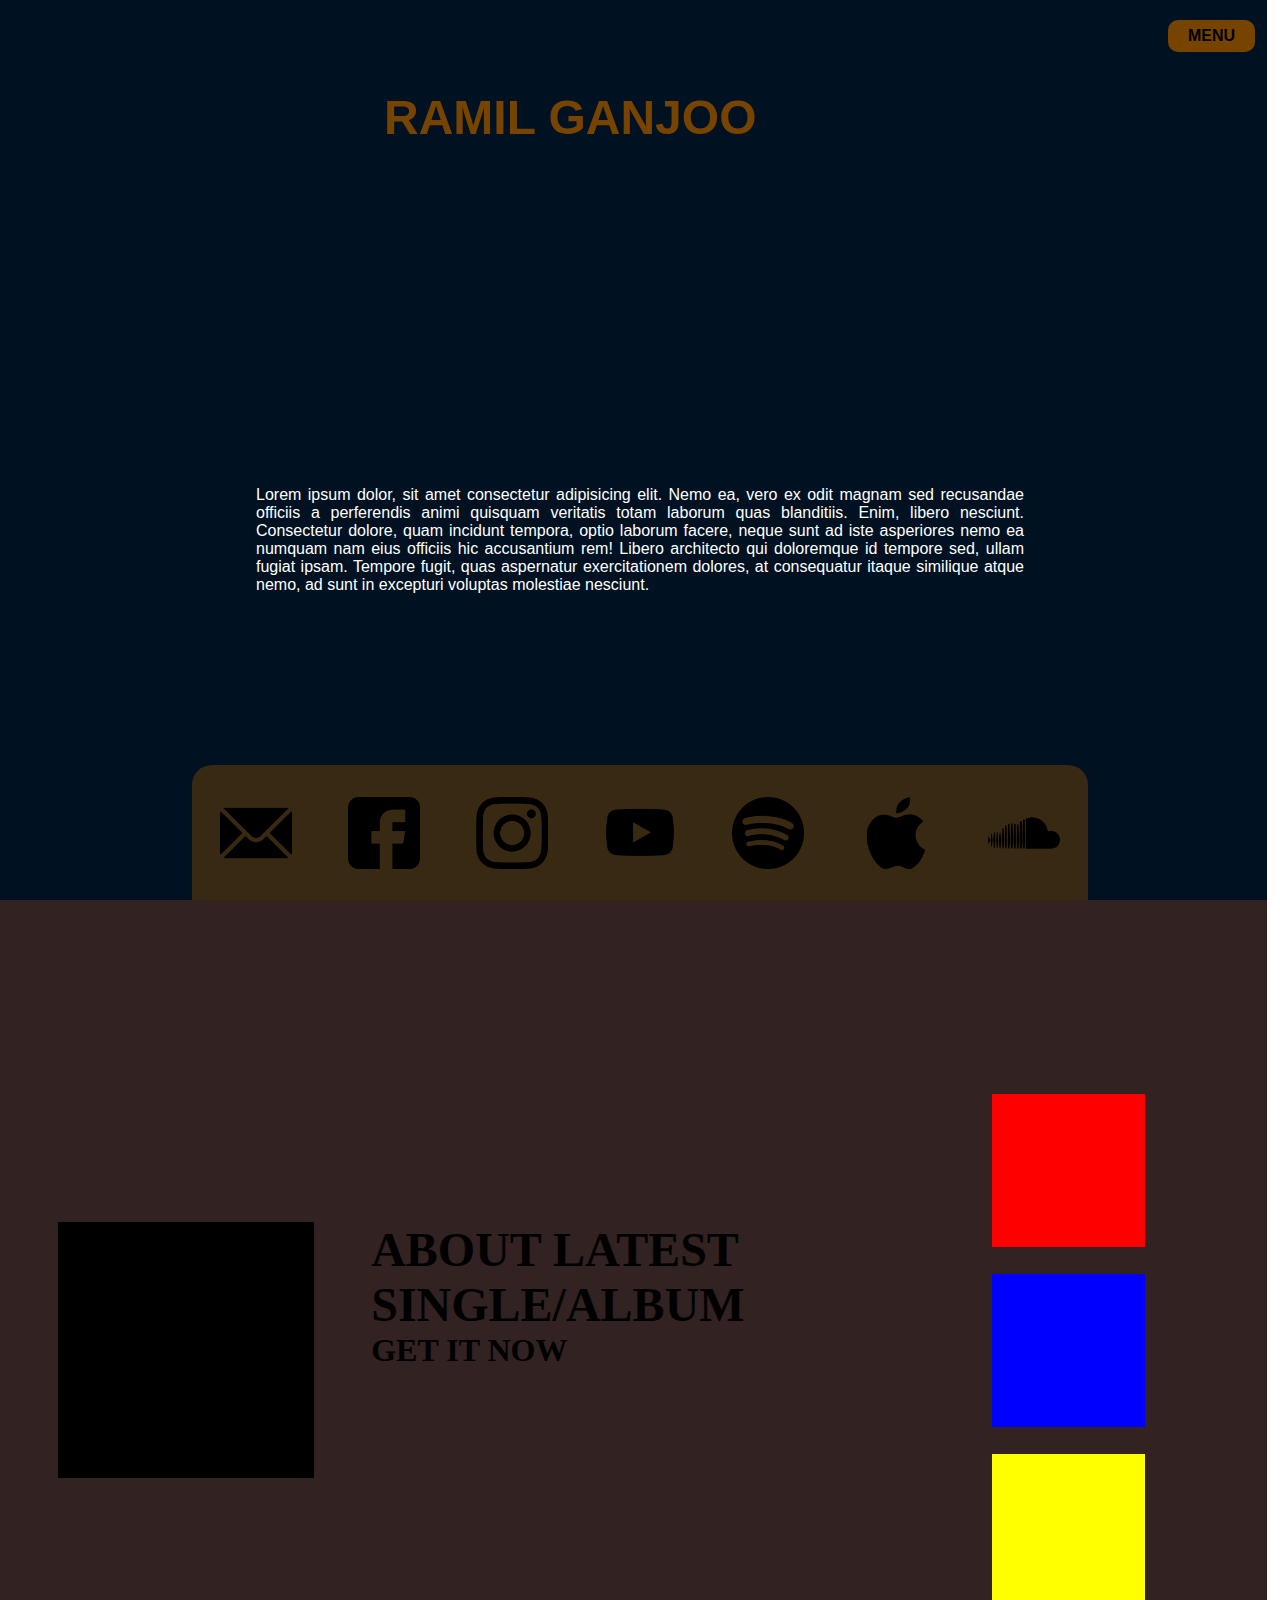
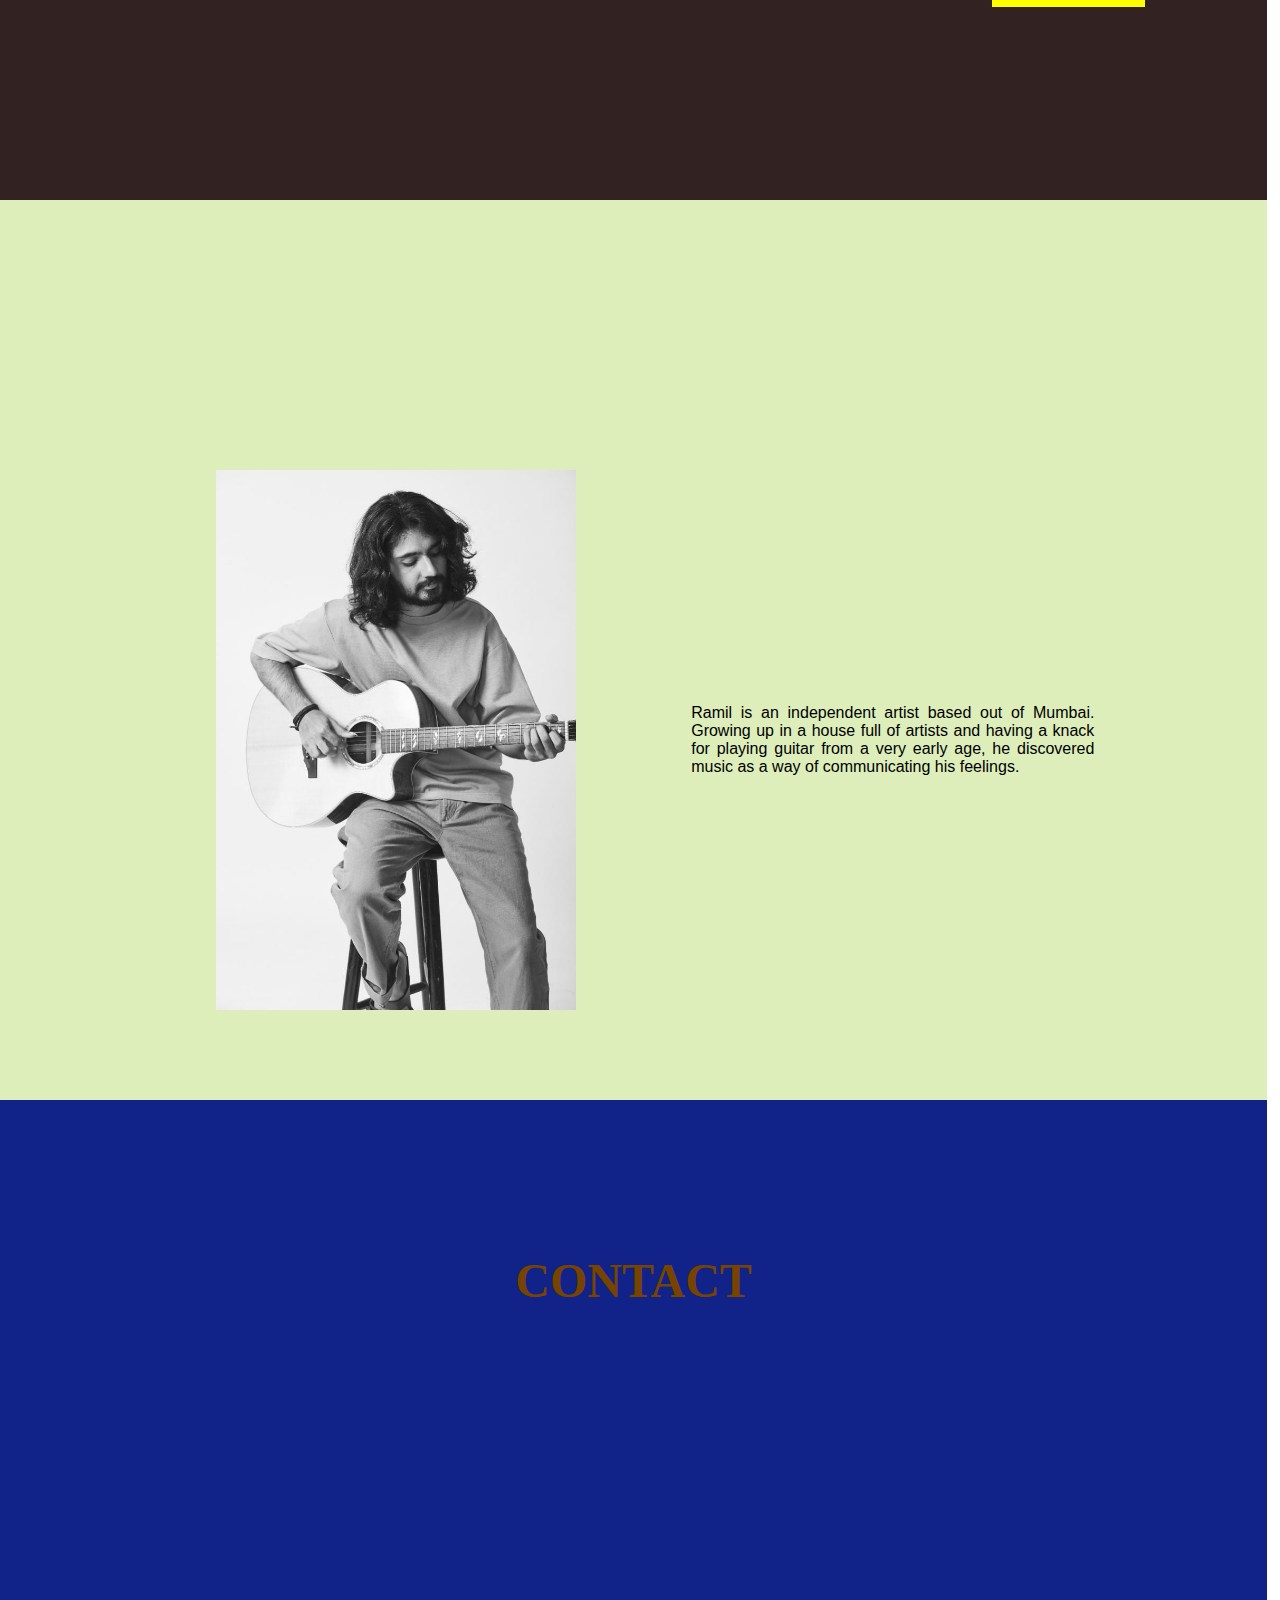
==== index.html @ aa7574a4 "ramil v0.2" ====
<!DOCTYPE html>
<html lang="en">
<head>
    <meta charset="UTF-8">
    <meta http-equiv="X-UA-Compatible" content="IE=edge">
    <meta name="viewport" content="width=device-width, initial-scale=1.0">
    <title>Ramil Ganjoo</title>
    <link rel="stylesheet" href="/styles/style.css">
</head>
<body>
    <div class="section" id="landing">
        <p>Lorem ipsum dolor, sit amet consectetur adipisicing elit. Nemo ea, vero ex odit magnam sed recusandae officiis a perferendis animi quisquam veritatis totam laborum quas blanditiis. Enim, libero nesciunt. Consectetur dolore, quam incidunt tempora, optio laborum facere, neque sunt ad iste asperiores nemo ea numquam nam eius officiis hic accusantium rem! Libero architecto qui doloremque id tempore sed, ullam fugiat ipsam. Tempore fugit, quas aspernatur exercitationem dolores, at consequatur itaque similique atque nemo, ad sunt in excepturi voluptas molestiae nesciunt.</p>
    </div>
    <div class="section" id="music">
        <div id="latest"></div>
        <div id="latest-text">
            <h1>About Latest Single/Album</h1>
            <h2><b>Get it now</b></h2>
        </div>
        <div id="other-music">
            <div class="thumbnail" style="background:red;">

            </div>
            <div class="thumbnail" style="background:blue;">

            </div>
            <div class="thumbnail" style="background:yellow;">

            </div>
        </div>
    </div>
    <div class="section" id="about">
        <img src="/images/ramilganjoo.jpeg" alt="">
        <p>Ramil is an independent artist based out of Mumbai. Growing up in a house full of artists and having a knack for playing guitar from a very early age, he discovered music as a way of communicating his feelings.</p>
    </div>
    <div class="section" id="contact">
        <h1>Contact</h1>
    </div>
    <h1>Ramil Ganjoo</h1>
    <p id="menu"><b>menu</b></p>
    <div id="social">
        <img src="/images/mail-icon.png" alt="" class="icon">
        <img src="/images/fb-icon.png" alt="" class="icon">
        <img src="/images/instagram-icon.png" alt="" class="icon">
        <img src="/images/youtube-icon.png" alt="" class="icon">
        <img src="/images/spotify-icon.png" alt="" class="icon">
        <img src="/images/apple-icon.png" alt="" class="icon">
        <img src="/images/soundcloud-icon.png" alt="" class="icon">
    </div>
    <script src="/jquery-3.6.0.min.js"></script>
    <script src="/index.js"></script>
</body>
</html>
---- styles/style.css ----
*{
    margin:0;
    padding:0;
}
:root{
    --primary:#740;
}
body, html {
    scroll-snap-type: y mandatory;
    width:99vw;
}
p{
    font-family: sans-serif;
}
#menu{
    position:fixed;
    top:20px;
    right:25px;
    text-transform: uppercase;
    background:var(--primary);
    padding:7px 20px;
    border-radius: 10px;
    font-family: sans-serif;
    cursor:pointer;
    z-index: 5;
}
#menu:hover{
    background:#ff0;
}
.section {
    height: 100vh;
    scroll-snap-align: start;
    position:relative;
}
body > h1{
    position:fixed;
    top:10%;
    color:var(--primary);
    margin-left:clamp(20vw, 30vw,50vw);
    margin-right:clamp(20vw,30vw, 50vw);
    align-self: center;
    text-align: center;
    font-family: sans-serif;
    font-size: 3rem;
    text-transform: uppercase;
    transition: ease-in 300ms;
    cursor:pointer;
}
body > h1:hover{
    color: #ff0;
}
body > h1.minimized{
    top:5px;
    left:5px;
    width:clamp(20vw,22vw, 40vw);
    font-size:2rem;
}
#social{
    width:70vw;
    position:fixed;
    bottom:0;
    left:15vw;
    height:15vh;
    background:#7407;
    z-index: 2;
    display: grid;
    grid-template-columns: repeat(7,10vw);
    grid-template-rows: 15vh;
    place-items: center;
    transition:ease-in 300ms;
    border-radius: 20px 20px 0px 0px;
    
}
#social.minimized{
    height:7vh;
    width:28vw;
    left:5vw;
    grid-template-columns: repeat(7,4vw);
    grid-template-rows: 7vh;
}
.icon{
    width:8vh;
    height:8vh;
    transition:ease-in 300ms;
    cursor:pointer;
}
.icon.minimized{
    width:4vh;
    height:4vh;
}
.icon:hover{
    filter:invert(1);
    transform: translateY(-20%);
}
#landing{
    background-color: #012;
    display:grid;
    grid-template-rows: 20vh 80vh;
    grid-template-columns: 100vw;
    place-items: center;
}
#landing > p{
    grid-row: 2/3;
    width:60vw;
    text-align: justify;
    color:white;
}
#music{
    background-color:#322;
    display:grid;
    grid-template-columns: 29vw 40vw 29vw;
    grid-auto-rows:100vh;
    place-items: center;
}
#latest{
    background:black;
    width:20vw;
    height:20vw;
}
#latest-text{
    height:20vw;
    width:40vw;
}
#latest-text > h1{
    text-transform: uppercase;
    font-size:3rem;
}
#latest-text > h2{
    text-transform: uppercase;
    font-size:2rem;
}
#other-music{
    width:29vw;
    height:60vh;
    display:grid;
    grid-template-columns: 100%;
    grid-template-rows: repeat(3, 1fr);
    place-items: center;
}
.thumbnail{
    width:17vh;
    height:17vh;
}
#about{
    background:#deb;
    display:grid;
    grid-template-rows: 20vh 80vh;
    grid-template-columns: 45vw 45vw;
    grid-column-gap: 9vw;
    place-items: center;
}
#about > img{
    grid-row:2/3;
    height:60vh;
    justify-self: flex-end;
}
#about > p{
    grid-row:2/3;
    width:70%;
    justify-self: flex-start;
    text-align: justify;
}
#contact{
    background-color: #128;
    display:grid;
    grid-template-rows: 40vh 60vh;
    place-items: center;
}
#contact > h1{
    text-transform: uppercase;
    font-size: 3rem;
    color:#740;
}
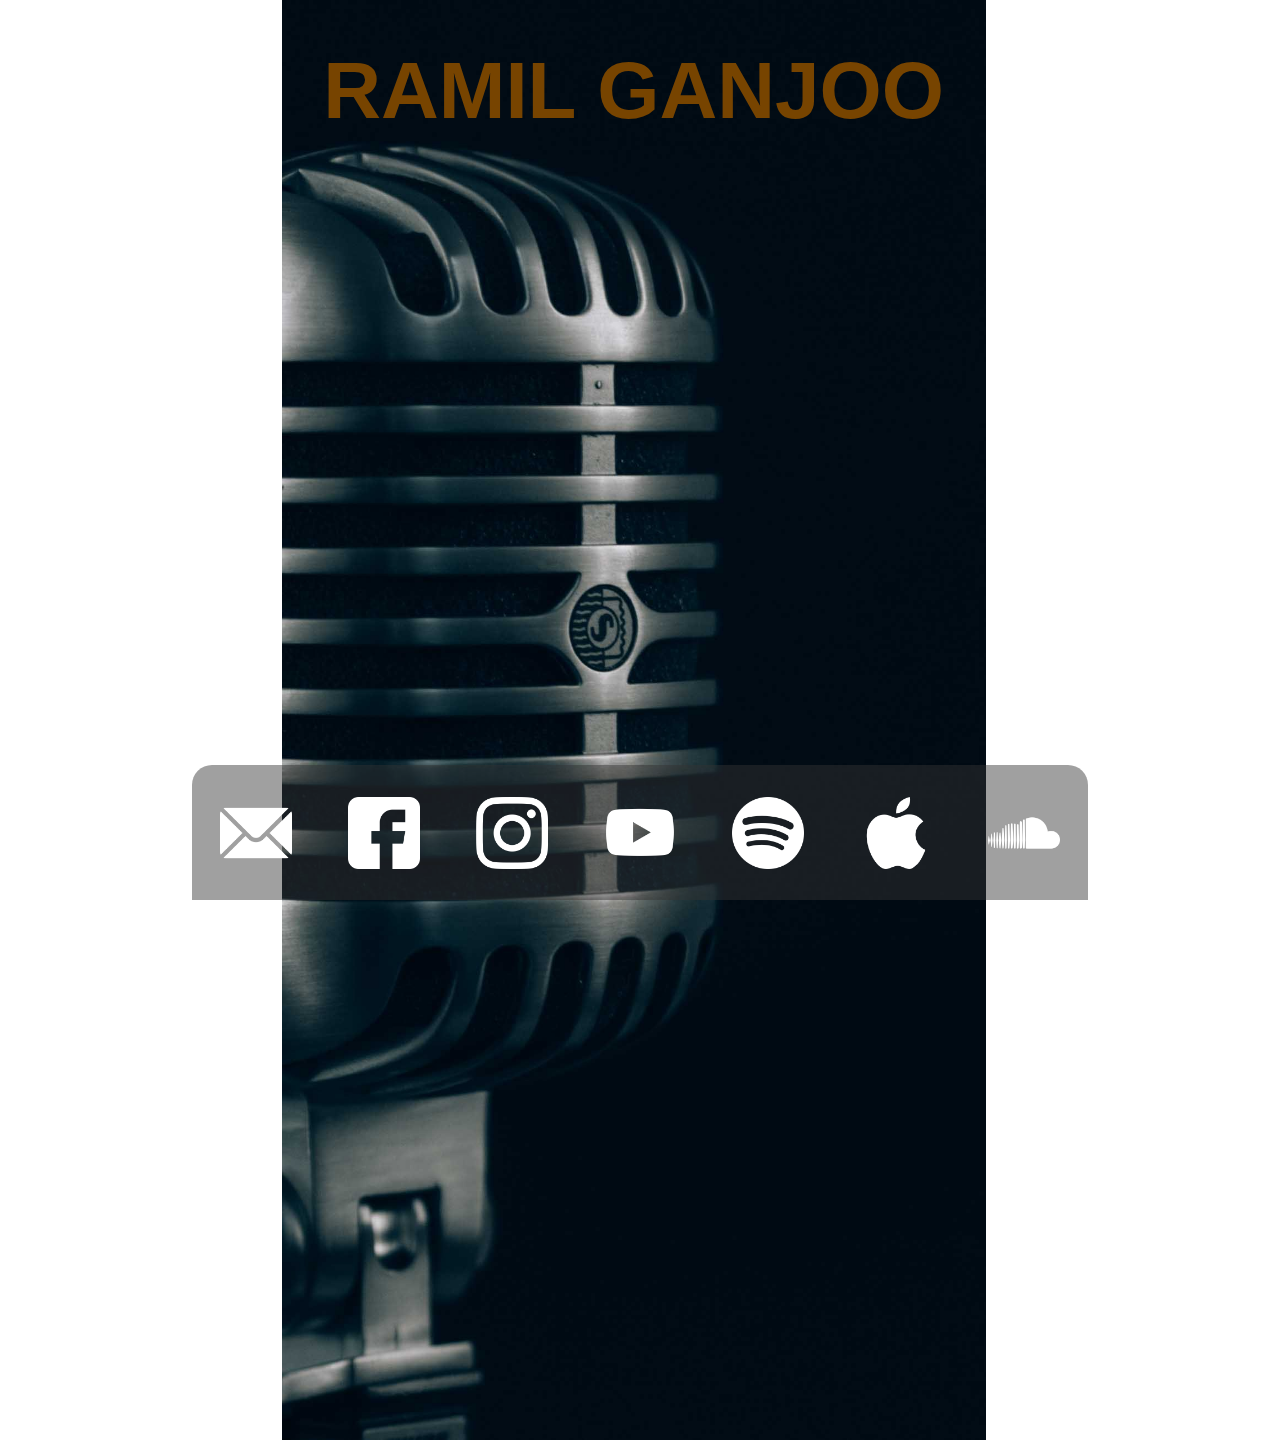
==== commit 11a02bfc: "ramil v0.4" ====
--- a/index.html
+++ b/index.html
@@ -5,39 +5,16 @@
     <meta http-equiv="X-UA-Compatible" content="IE=edge">
     <meta name="viewport" content="width=device-width, initial-scale=1.0">
     <title>Ramil Ganjoo</title>
-    <link rel="stylesheet" href="/styles/style.css">
+    <link rel="stylesheet" href="./style.css">
 </head>
 <body>
     <div class="section" id="landing">
-        <p>Lorem ipsum dolor, sit amet consectetur adipisicing elit. Nemo ea, vero ex odit magnam sed recusandae officiis a perferendis animi quisquam veritatis totam laborum quas blanditiis. Enim, libero nesciunt. Consectetur dolore, quam incidunt tempora, optio laborum facere, neque sunt ad iste asperiores nemo ea numquam nam eius officiis hic accusantium rem! Libero architecto qui doloremque id tempore sed, ullam fugiat ipsam. Tempore fugit, quas aspernatur exercitationem dolores, at consequatur itaque similique atque nemo, ad sunt in excepturi voluptas molestiae nesciunt.</p>
-    </div>
-    <div class="section" id="music">
-        <div id="latest"></div>
-        <div id="latest-text">
-            <h1>About Latest Single/Album</h1>
-            <h2><b>Get it now</b></h2>
-        </div>
-        <div id="other-music">
-            <div class="thumbnail" style="background:red;">
+        <img src="./images/background.jpg" alt="">
 
-            </div>
-            <div class="thumbnail" style="background:blue;">
-
-            </div>
-            <div class="thumbnail" style="background:yellow;">
-
-            </div>
-        </div>
-    </div>
-    <div class="section" id="about">
-        <img src="/images/ramilganjoo.jpeg" alt="">
-        <p>Ramil is an independent artist based out of Mumbai. Growing up in a house full of artists and having a knack for playing guitar from a very early age, he discovered music as a way of communicating his feelings.</p>
-    </div>
-    <div class="section" id="contact">
-        <h1>Contact</h1>
     </div>
     <h1>Ramil Ganjoo</h1>
-    <p id="menu"><b>menu</b></p>
+
+
     <div id="social">
         <img src="/images/mail-icon.png" alt="" class="icon">
         <img src="/images/fb-icon.png" alt="" class="icon">
@@ -47,7 +24,8 @@
         <img src="/images/apple-icon.png" alt="" class="icon">
         <img src="/images/soundcloud-icon.png" alt="" class="icon">
     </div>
-    <script src="/jquery-3.6.0.min.js"></script>
-    <script src="/index.js"></script>
+    
+    <script src="./jquery-3.6.0.min.js"></script>
+    <script src="./index.js"></script>
 </body>
-</html>
+</html>--- a/style.css
+++ b/style.css
@@ -0,0 +1,86 @@
+*{
+    padding:0px;
+    margin:0px;
+}
+:root{
+    --primary:#740;
+}
+body, html{
+    width:99vw;
+    background:#fff;
+}
+p{
+    font-family: sans-serif;
+}
+.section{
+    display:grid;
+    place-items: center;
+    position:relative;
+}
+#landing{
+    
+}
+#landing > img{
+    width:55vw;
+    position:absolute;
+    top:0;
+    height:160vh;
+    object-fit: cover;
+}
+body > h1{
+    position:fixed;
+    top:5%;
+    color:var(--primary);
+    width:99vw;
+    text-align: center;
+    font-size: 5rem;
+    user-select: none;
+    text-transform: uppercase;
+    z-index:2;
+    font-family: sans-serif;
+    transition:ease-in-out 820ms;
+}
+body > h1.minimized{
+    top:5px;
+    left:5px;
+    width:clamp(20vw,22vw, 40vw);
+    font-size:2rem;
+}
+#social{
+    width:70vw;
+    position:fixed;
+    bottom:0;
+    left:15vw;
+    height:15vh;
+    background:#3337;
+    z-index: 2;
+    display: grid;
+    grid-template-columns: repeat(7,10vw);
+    grid-template-rows: 15vh;
+    place-items: center;
+    transition:ease-in 820ms;
+    border-radius: 20px 20px 0px 0px;
+    
+}
+#social.minimized{
+    height:7vh;
+    width:28vw;
+    left:5vw;
+    grid-template-columns: repeat(7,4vw);
+    grid-template-rows: 7vh;
+}
+.icon{
+    width:8vh;
+    height:8vh;
+    transition:ease-in 300ms;
+    cursor:pointer;
+    filter:invert(1);
+}
+.icon.minimized{
+    width:4vh;
+    height:4vh;
+}
+.icon:hover{
+    filter:invert(0);
+    transform: translateY(-20%);
+}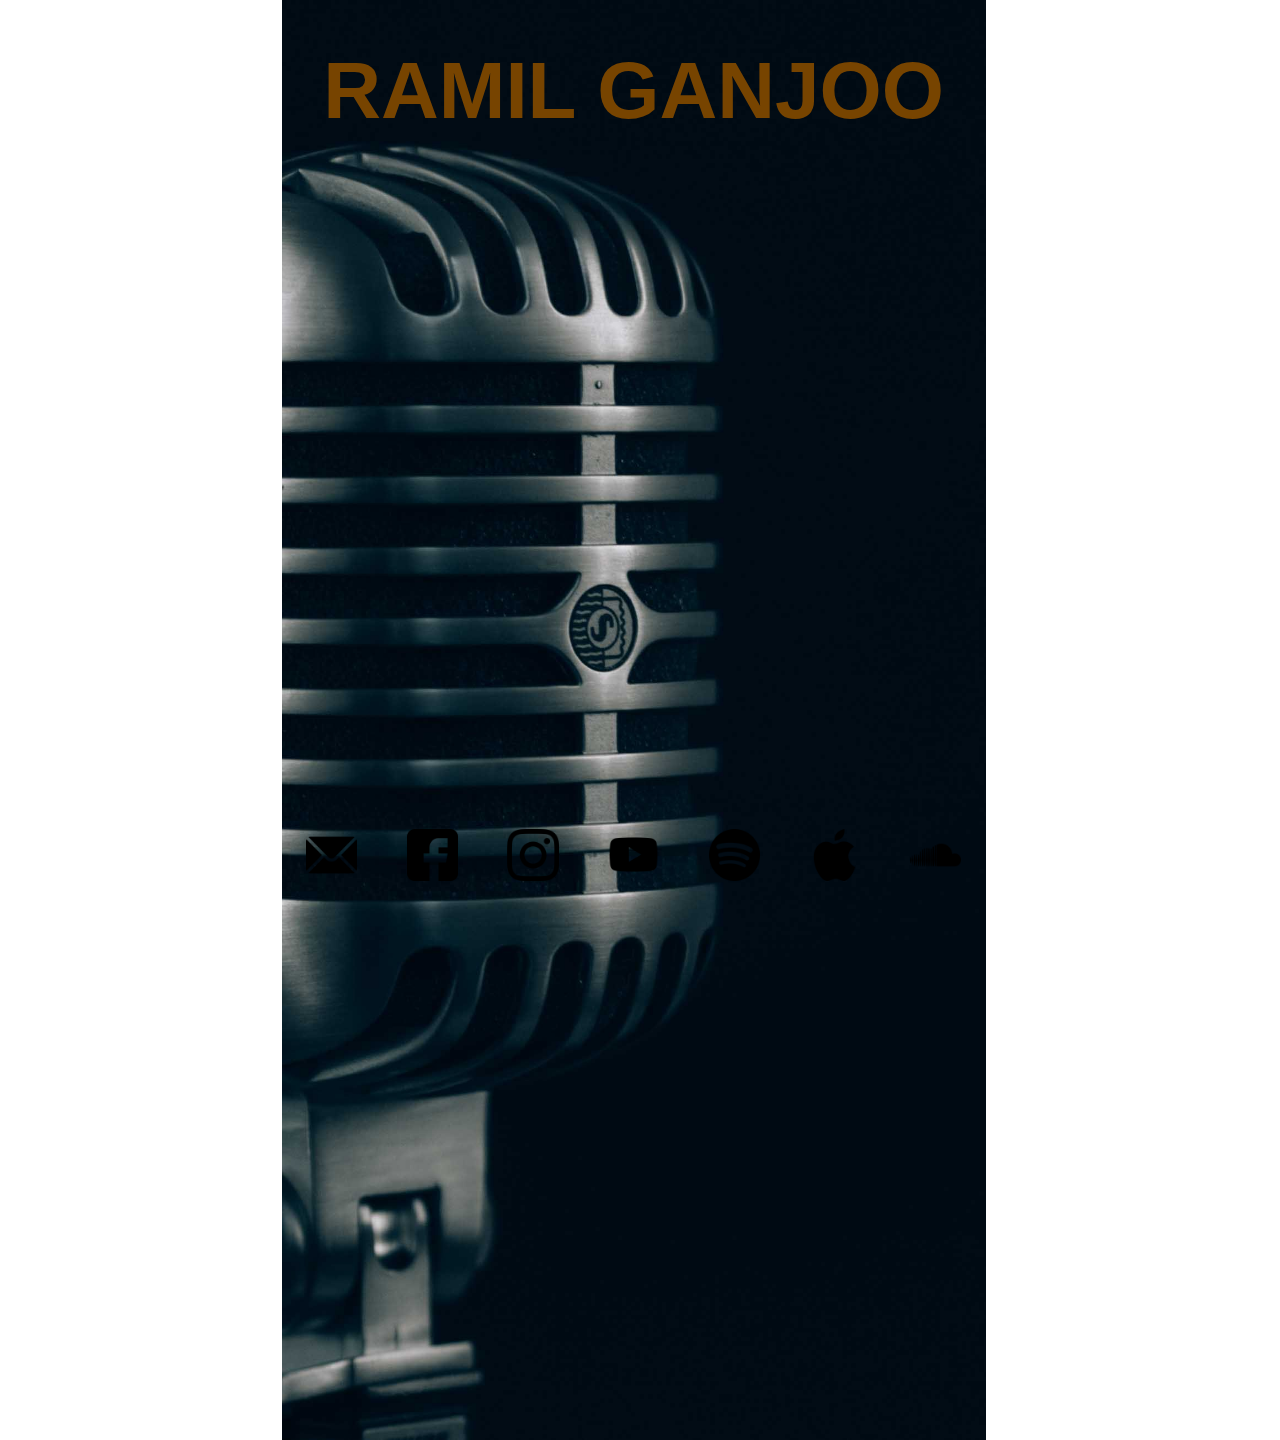
==== commit 1cdfd574: "ramil v0.5" ====
--- a/index.html
+++ b/index.html
@@ -12,6 +12,7 @@
         <img src="./images/background.jpg" alt="">
 
     </div>
+    <div class="section" id="music"></div>
     <h1>Ramil Ganjoo</h1>
 
 
@@ -24,7 +25,7 @@
         <img src="/images/apple-icon.png" alt="" class="icon">
         <img src="/images/soundcloud-icon.png" alt="" class="icon">
     </div>
-    
+
     <script src="./jquery-3.6.0.min.js"></script>
     <script src="./index.js"></script>
 </body>
--- a/style.css
+++ b/style.css
@@ -47,16 +47,15 @@
     font-size:2rem;
 }
 #social{
-    width:70vw;
+    width:55vw;
     position:fixed;
     bottom:0;
-    left:15vw;
-    height:15vh;
-    background:#3337;
+    left:22vw;
+    height:10vh;
     z-index: 2;
     display: grid;
-    grid-template-columns: repeat(7,10vw);
-    grid-template-rows: 15vh;
+    grid-template-columns: repeat(7,1fr);
+    grid-template-rows: 10vh;
     place-items: center;
     transition:ease-in 820ms;
     border-radius: 20px 20px 0px 0px;
@@ -66,21 +65,22 @@
     height:7vh;
     width:28vw;
     left:5vw;
-    grid-template-columns: repeat(7,4vw);
+    grid-template-columns: repeat(7,1fr);
     grid-template-rows: 7vh;
+    background:#3337;
 }
 .icon{
-    width:8vh;
-    height:8vh;
-    transition:ease-in 300ms;
+    width:4vw;
+    height:4vw;
+    transition:ease-in 820ms;
+    
     cursor:pointer;
-    filter:invert(1);
+    filter:invert(0);
 }
 .icon.minimized{
     width:4vh;
     height:4vh;
 }
 .icon:hover{
-    filter:invert(0);
-    transform: translateY(-20%);
+    filter:invert(1);
 }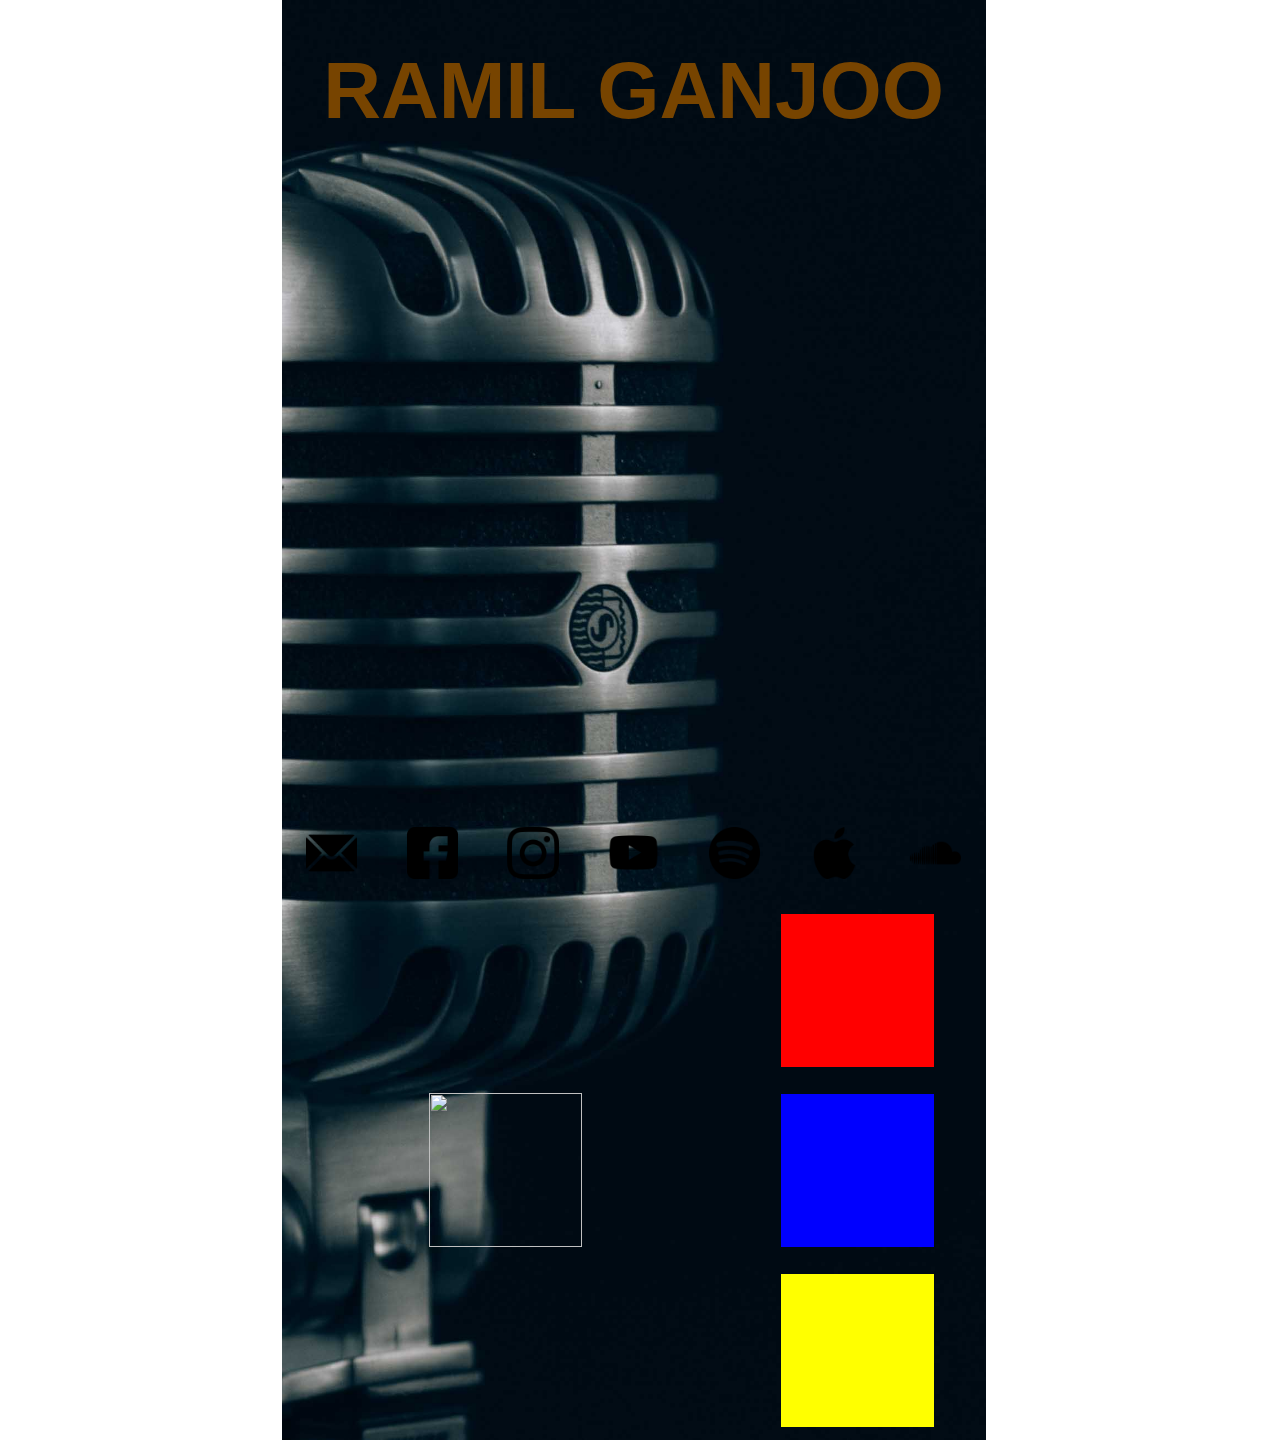
==== commit e0437528: "ramil v0.5" ====
--- a/index.html
+++ b/index.html
@@ -10,20 +10,35 @@
 <body>
     <div class="section" id="landing">
         <img src="./images/background.jpg" alt="">
+        <div id="latest">
+            <img src="./images/latest.jpg" alt="" >
+            
+            <div id="other-music">
+                <div class="thumbnail" style="background:red;">
 
+                </div>
+                <div class="thumbnail" style="background:blue;">
+
+                </div>
+                <div class="thumbnail" style="background:yellow;">
+
+                </div>
+            </div>
+        </div>
     </div>
     <div class="section" id="music"></div>
     <h1>Ramil Ganjoo</h1>
 
 
     <div id="social">
-        <img src="/images/mail-icon.png" alt="" class="icon">
-        <img src="/images/fb-icon.png" alt="" class="icon">
-        <img src="/images/instagram-icon.png" alt="" class="icon">
-        <img src="/images/youtube-icon.png" alt="" class="icon">
-        <img src="/images/spotify-icon.png" alt="" class="icon">
-        <img src="/images/apple-icon.png" alt="" class="icon">
-        <img src="/images/soundcloud-icon.png" alt="" class="icon">
+        <a href=""><img src="/images/mail-icon.png" alt="" class="icon"></a>
+        <a href="https://www.facebook.com/ramil.ganjoo/"><img src="/images/fb-icon.png" alt="" class="icon"></a>
+        <a href="https://instagram.com/ramilganjoo"><img src="/images/instagram-icon.png" alt="" class="icon"></a>
+        <a href="https://youtube.com/c/Ramilganjoo_official"><img src="/images/youtube-icon.png" alt="" class="icon"></a>
+        <a href="https://open.spotify.com/artist/2tQF5y205UlqIPUB4kSsDg?si=gNa43YZ7Tv-rqvQpADtVdw"><img src="/images/spotify-icon.png" alt="" class="icon"></a>
+        <a href="https://music.apple.com/in/artist/ramil-ganjoo/1054000217"><img src="/images/apple-icon.png" alt="" class="icon"></a>
+        <a href="https://www.jiosaavn.com/artist/ramil-ganjoo-songs/Bozds1oQxD4_"><img src="/images/soundcloud-icon.png" alt="" class="icon"></a>
+        
     </div>
 
     <script src="./jquery-3.6.0.min.js"></script>
--- a/style.css
+++ b/style.css
@@ -17,6 +17,29 @@
     place-items: center;
     position:relative;
 }
+
+
+body > h1{
+    position:fixed;
+    top:5%;
+    color:var(--primary);
+    width:99vw;
+    text-align: center;
+    font-size: 5rem;
+    user-select: none;
+    text-transform: uppercase;
+    z-index:3;
+    font-family: sans-serif;
+    transition:ease-in-out 820ms;
+}
+body > h1.minimized{
+    top:5px;
+    left:5px;
+    width:clamp(20vw,22vw, 40vw);
+    font-size:2rem;
+}
+
+
 #landing{
     
 }
@@ -27,32 +50,56 @@
     height:160vh;
     object-fit: cover;
 }
-body > h1{
-    position:fixed;
-    top:5%;
-    color:var(--primary);
-    width:99vw;
-    text-align: center;
-    font-size: 5rem;
-    user-select: none;
-    text-transform: uppercase;
-    z-index:2;
-    font-family: sans-serif;
-    transition:ease-in-out 820ms;
-}
-body > h1.minimized{
-    top:5px;
-    left:5px;
-    width:clamp(20vw,22vw, 40vw);
-    font-size:2rem;
-}
+    #latest{
+        width:55vw;
+        height:60vh;
+        position:absolute;
+        top:100vh;
+        left:22vw;
+        z-index:2;
+        display:grid;
+        grid-template-columns: 35vw 20vw;
+        grid-auto-rows:60vh;
+        
+        place-items: center;
+    }
+    #latest > img{
+        width:12vw;
+        height:12vw;
+    }
+    #latest-text{
+        height:20vw;
+        width:20vw;
+    }
+    #latest-text > h1{
+        text-transform: uppercase;
+        font-size:2rem;
+    }
+    #latest-text > h2{
+        text-transform: uppercase;
+        font-size:2rem;
+    }
+    #other-music{
+        width:29vw;
+        height:60vh;
+        display:grid;
+        grid-template-columns: 100%;
+        grid-template-rows: repeat(3, 1fr);
+        place-items: center;
+    }
+    .thumbnail{
+        width:17vh;
+        height:17vh;
+    }
+
+
 #social{
     width:55vw;
     position:fixed;
     bottom:0;
     left:22vw;
     height:10vh;
-    z-index: 2;
+    z-index: 3;
     display: grid;
     grid-template-columns: repeat(7,1fr);
     grid-template-rows: 10vh;
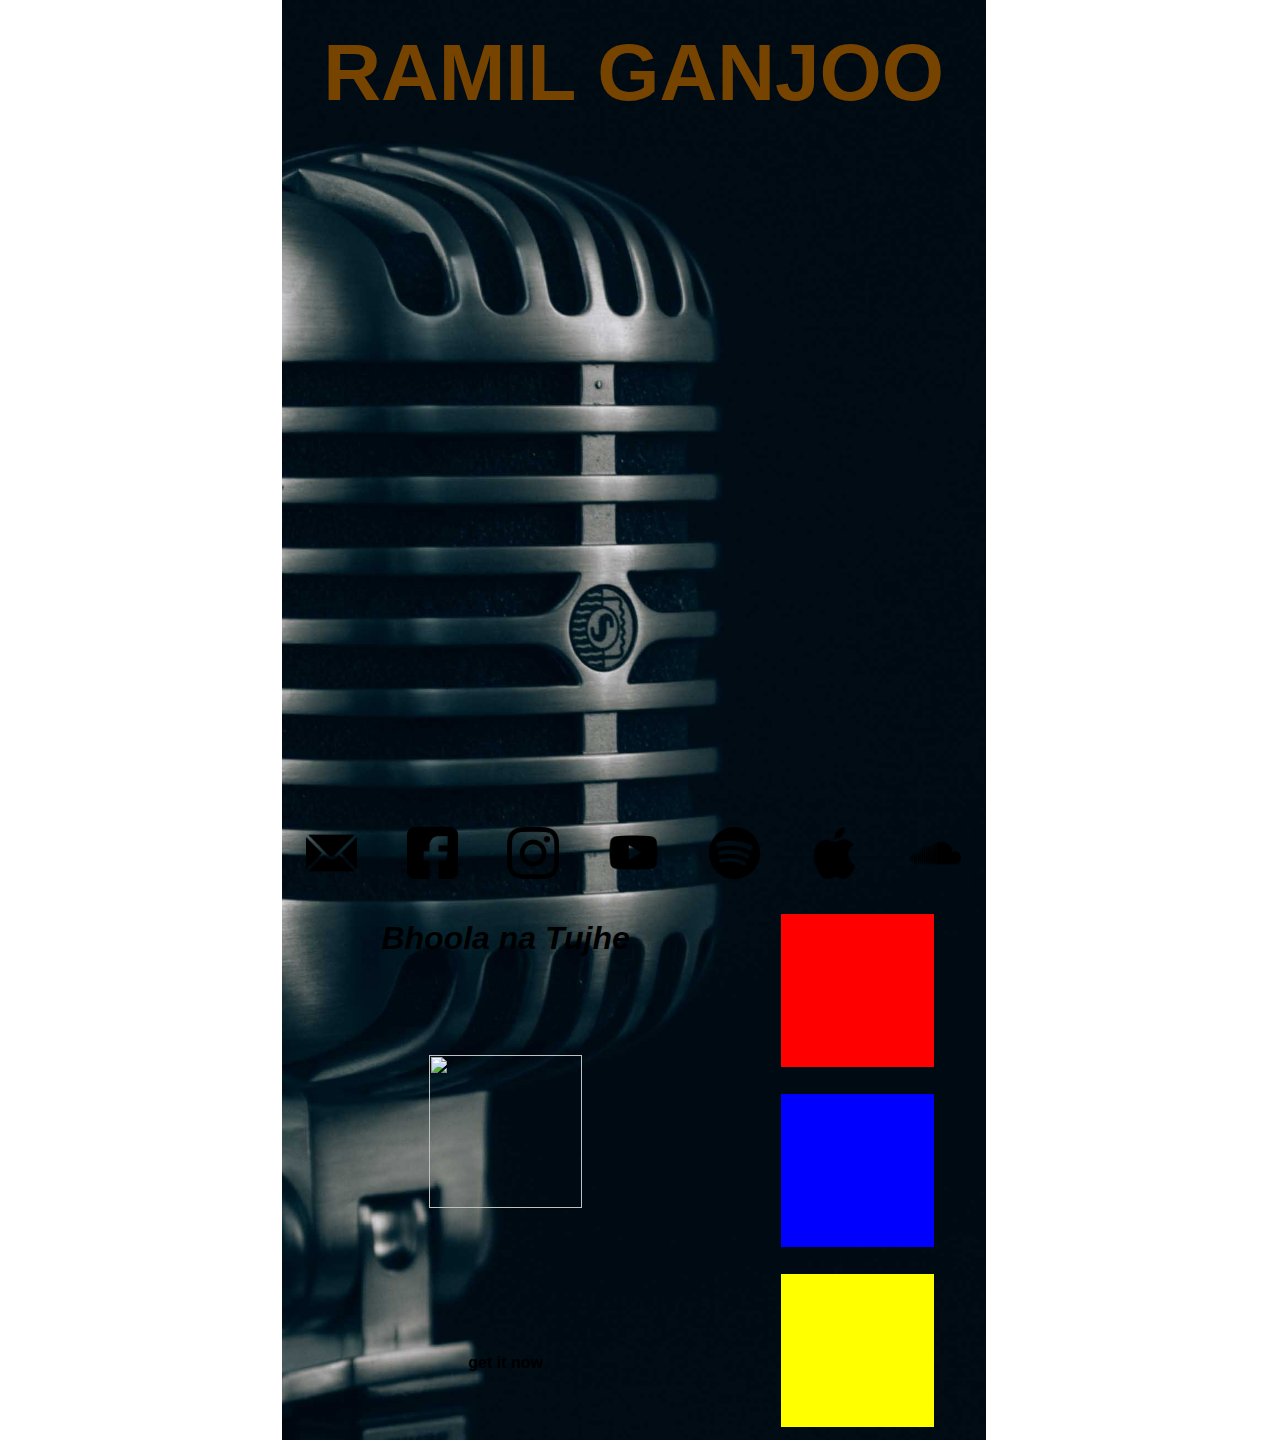
==== commit b2785018: "ramil v0.6" ====
--- a/index.html
+++ b/index.html
@@ -11,7 +11,11 @@
     <div class="section" id="landing">
         <img src="./images/background.jpg" alt="">
         <div id="latest">
-            <img src="./images/latest.jpg" alt="" >
+            <div>
+                <h1>Bhoola na Tujhe</h1>
+                <img src="./images/latest.jpg" alt="" >
+                <p>get it now</p>
+            </div>
             
             <div id="other-music">
                 <div class="thumbnail" style="background:red;">
--- a/style.css
+++ b/style.css
@@ -21,7 +21,7 @@
 
 body > h1{
     position:fixed;
-    top:5%;
+    top:3%;
     color:var(--primary);
     width:99vw;
     text-align: center;
@@ -63,9 +63,30 @@
         
         place-items: center;
     }
-    #latest > img{
+    #latest > :first-child{
+        width:35vw;
+        height:60vh;
+        display:grid;
+        place-items: center;
+        grid-template-rows: 1fr 4fr 2fr;
+    }
+    #latest h1{
+        font-family: sans-serif;
+        font-style: italic;
+        user-select: none;
+    }
+    #latest h1:hover{
+        background-color: #fff8;
+        border-radius: 15px;
+        padding:5px;
+    }
+    #latest img{
         width:12vw;
         height:12vw;
+    }
+    #latest p{
+        font-weight: bold;
+        user-select: none;
     }
     #latest-text{
         height:20vw;
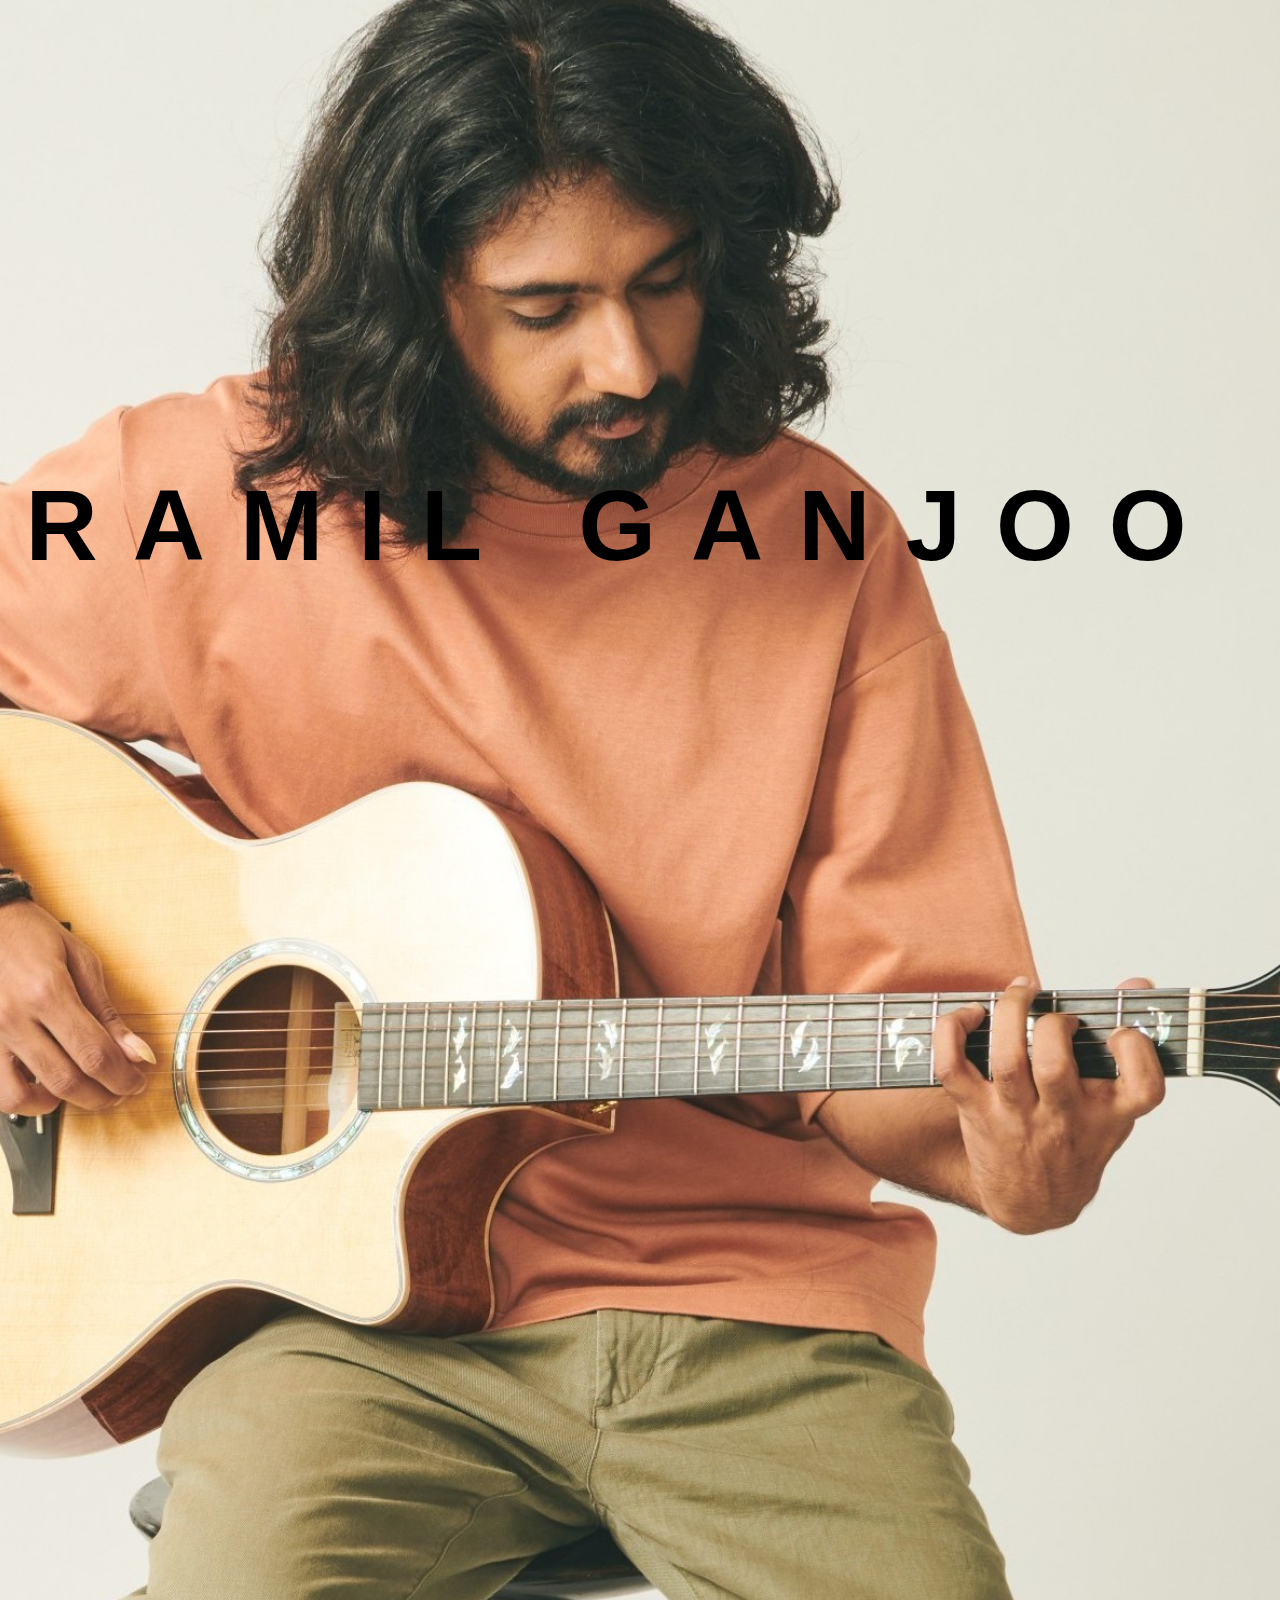
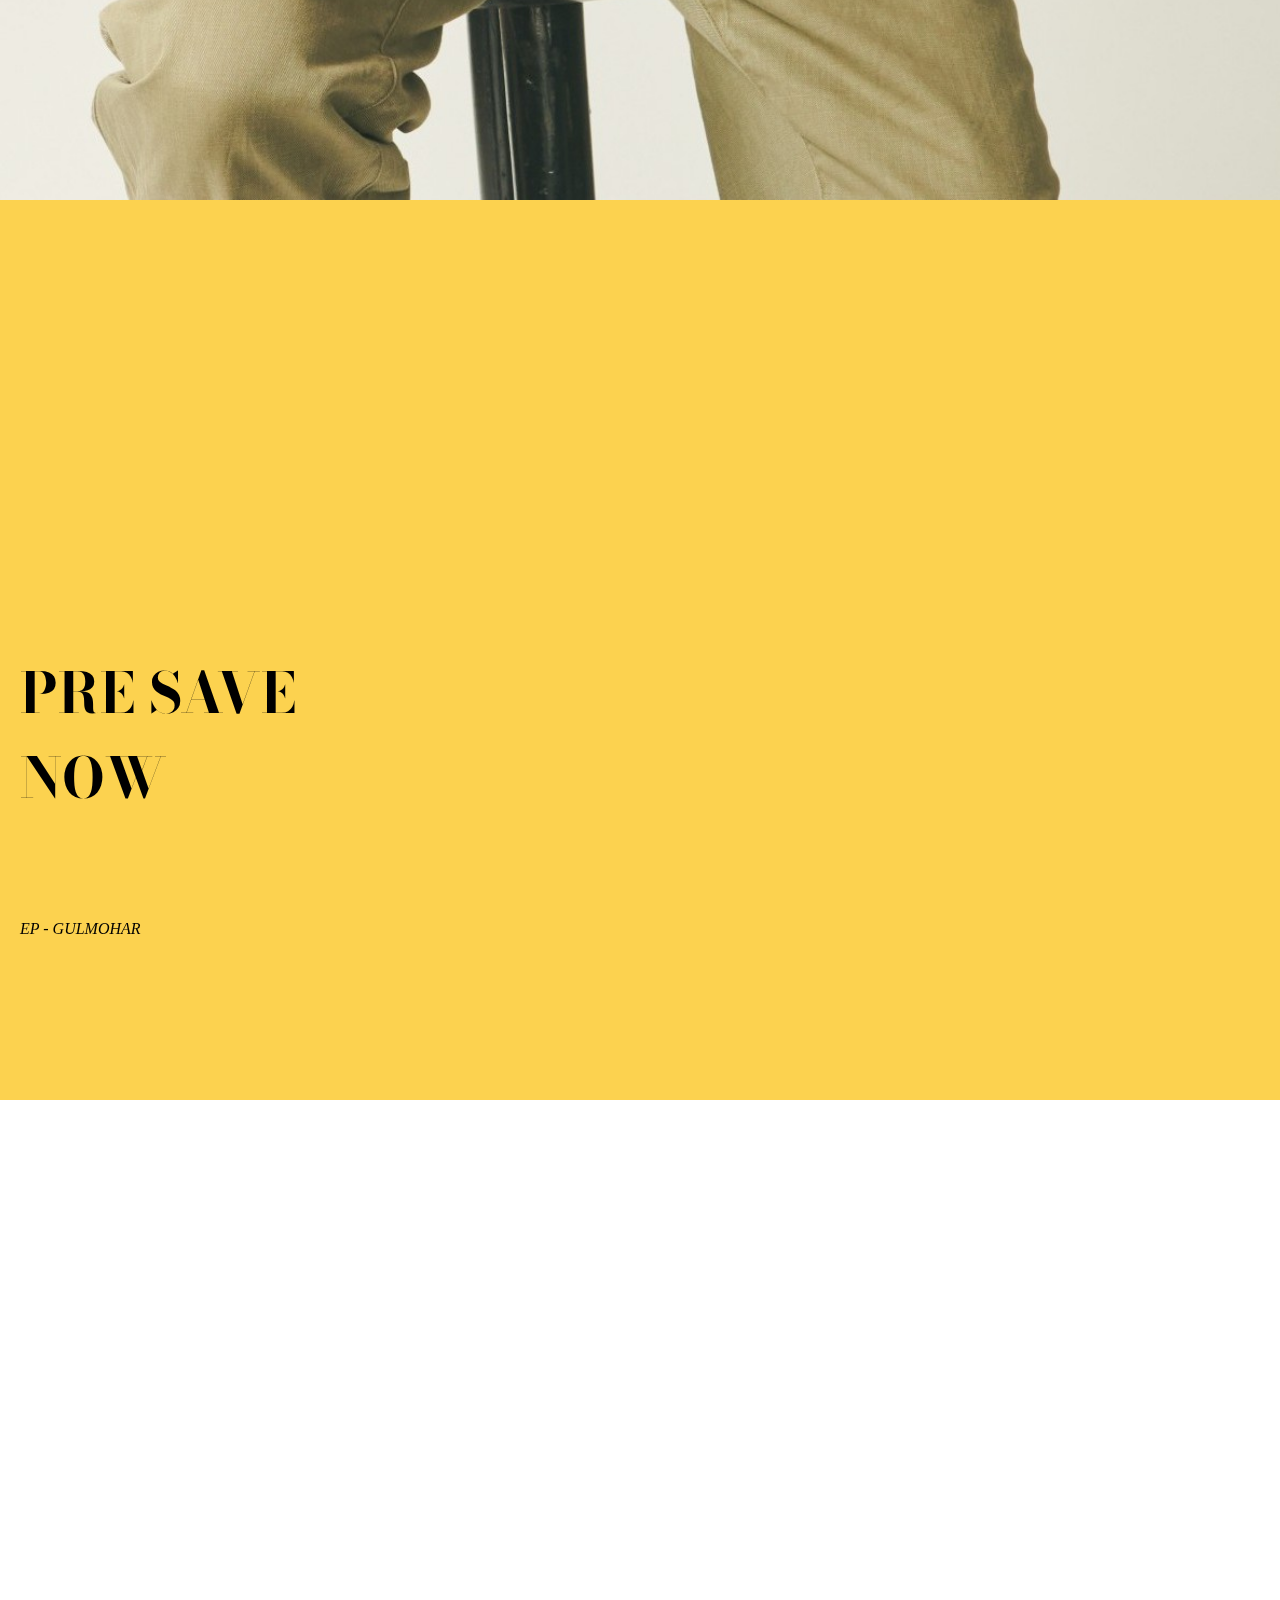
==== commit 94556e52: "ramil v3" ====
--- a/index.html
+++ b/index.html
@@ -4,48 +4,28 @@
     <meta charset="UTF-8">
     <meta http-equiv="X-UA-Compatible" content="IE=edge">
     <meta name="viewport" content="width=device-width, initial-scale=1.0">
+    <link rel="stylesheet" href="/style2.css">
     <title>Ramil Ganjoo</title>
-    <link rel="stylesheet" href="./style.css">
 </head>
 <body>
-    <div class="section" id="landing">
-        <img src="./images/background.jpg" alt="">
-        <div id="latest">
-            <div>
-                <h1>Bhoola na Tujhe</h1>
-                <img src="./images/latest.jpg" alt="" >
-                <p>get it now</p>
-            </div>
-            
-            <div id="other-music">
-                <div class="thumbnail" style="background:red;">
+    
+    
+    <!-- <div class="section" id="landing">
+        <h1 id="title">Ramil Ganjoo</h1>
+        <img src="./images/background.jpg" alt="" id="ramil">
+    </div> -->
 
-                </div>
-                <div class="thumbnail" style="background:blue;">
+    <div id="box">
+        <img id="background" src="/images/background3.jpg">
+        <h1 id="title">Ramil Ganjoo</h1>
 
-                </div>
-                <div class="thumbnail" style="background:yellow;">
-
-                </div>
-            </div>
+        <div id="presave">
+            <h1>pre save now</h1>
+            <p>EP - Gulmohar</p>
         </div>
     </div>
-    <div class="section" id="music"></div>
-    <h1>Ramil Ganjoo</h1>
+      
 
-
-    <div id="social">
-        <a href=""><img src="/images/mail-icon.png" alt="" class="icon"></a>
-        <a href="https://www.facebook.com/ramil.ganjoo/"><img src="/images/fb-icon.png" alt="" class="icon"></a>
-        <a href="https://instagram.com/ramilganjoo"><img src="/images/instagram-icon.png" alt="" class="icon"></a>
-        <a href="https://youtube.com/c/Ramilganjoo_official"><img src="/images/youtube-icon.png" alt="" class="icon"></a>
-        <a href="https://open.spotify.com/artist/2tQF5y205UlqIPUB4kSsDg?si=gNa43YZ7Tv-rqvQpADtVdw"><img src="/images/spotify-icon.png" alt="" class="icon"></a>
-        <a href="https://music.apple.com/in/artist/ramil-ganjoo/1054000217"><img src="/images/apple-icon.png" alt="" class="icon"></a>
-        <a href="https://www.jiosaavn.com/artist/ramil-ganjoo-songs/Bozds1oQxD4_"><img src="/images/soundcloud-icon.png" alt="" class="icon"></a>
-        
-    </div>
-
-    <script src="./jquery-3.6.0.min.js"></script>
-    <script src="./index.js"></script>
+    <script src="index2.js"></script>
 </body>
 </html>--- a/style2.css
+++ b/style2.css
@@ -0,0 +1,90 @@
+@import url('https://fonts.googleapis.com/css2?family=Bodoni+Moda:ital,wght@1,600&display=swap');
+
+*{
+    margin:0px;
+    padding:0px;
+    overflow-x:hidden;
+}
+/* .section{
+    width:100vw;
+    height:200vh;
+    overflow-x:hidden;
+}
+body{
+    background:#fcd24f;
+    font-family:sans-serif;
+}*/
+#title{
+    text-transform:uppercase;
+    width:100vw;
+    font-family:sans-serif;
+    font-size: 4rem;
+    padding-top: 2vh;
+    padding-left: 2vw;
+    text-align: left;
+    position:fixed;
+    letter-spacing: 35px;
+    transition: 550ms linear;
+    top:50vh;
+    left:0vw;
+    z-index:5;
+}
+img{
+    right:0vw;
+    width:100vw;
+    object-fit: cover;
+    height:100vw;
+    position:absolute;
+    transition: 550ms linear;
+    top:0vh;
+    overflow-y:hidden;
+} 
+#box {
+    background-color: #fcd24f;
+    overflow-y:hidden;
+    width: 100vw;
+    height: 300vh;
+    display: flex;
+    align-items: center;
+    justify-content: center;
+    position:absolute;
+  }
+  
+#presave h1{
+  color:black;
+  position:absolute;
+  top:250vh;
+  left:0vh;
+  font-family:"Bodoni Moda";
+  font-size:3.5rem;
+  padding-left:20px;
+  width:30vw;
+  text-transform:uppercase;
+}
+#presave p{
+  text-transform: uppercase;
+  font-style: italic;
+  position:absolute;
+  top:280vh;
+  padding-left:20px;
+  left:0vh;
+  z-index:10;
+}
+body{
+    height:400vh
+}
+
+  .vertical {
+    color: white;
+    font: 32px "Arial";
+  }
+  
+  .extra {
+    width: 350px;
+    height: 350px;
+    margin-top: 10px;
+    border: 4px solid rgb(20, 20, 120);
+    text-align: center;
+    padding: 20px;
+  }
+  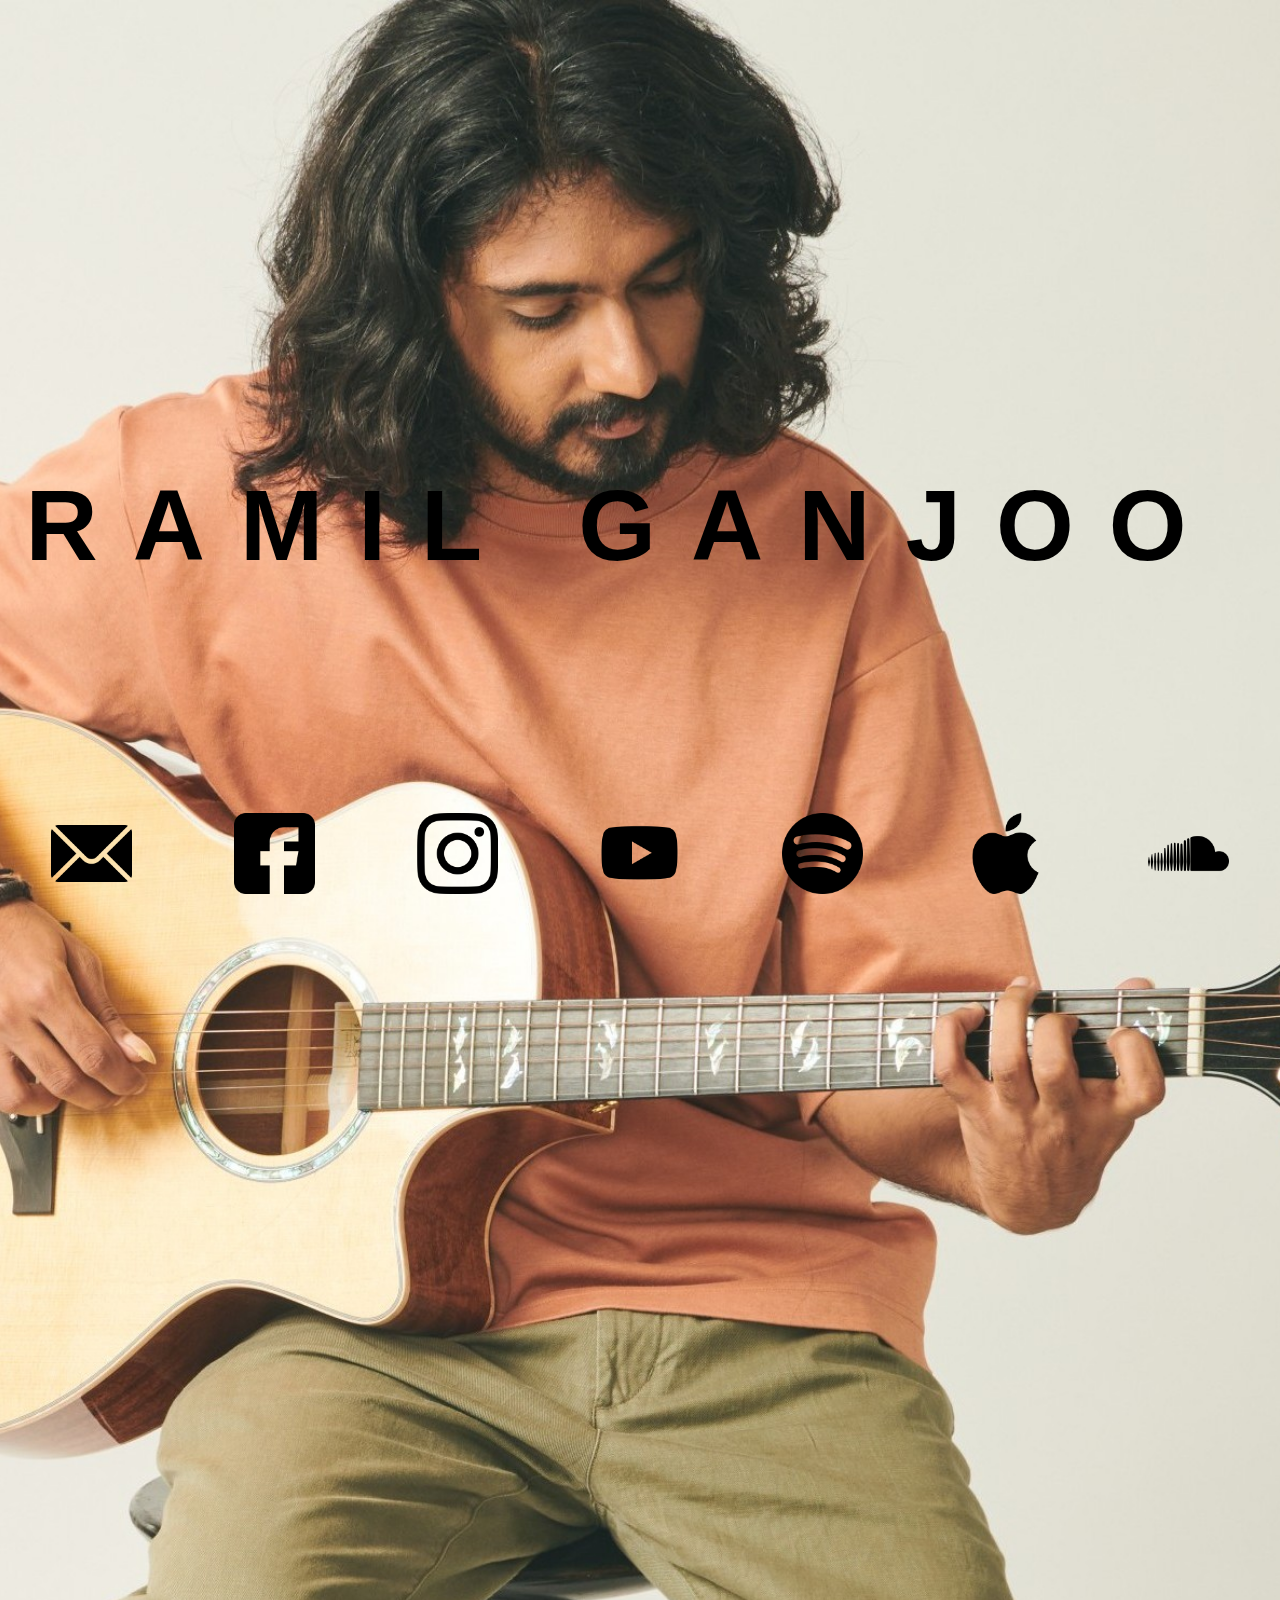
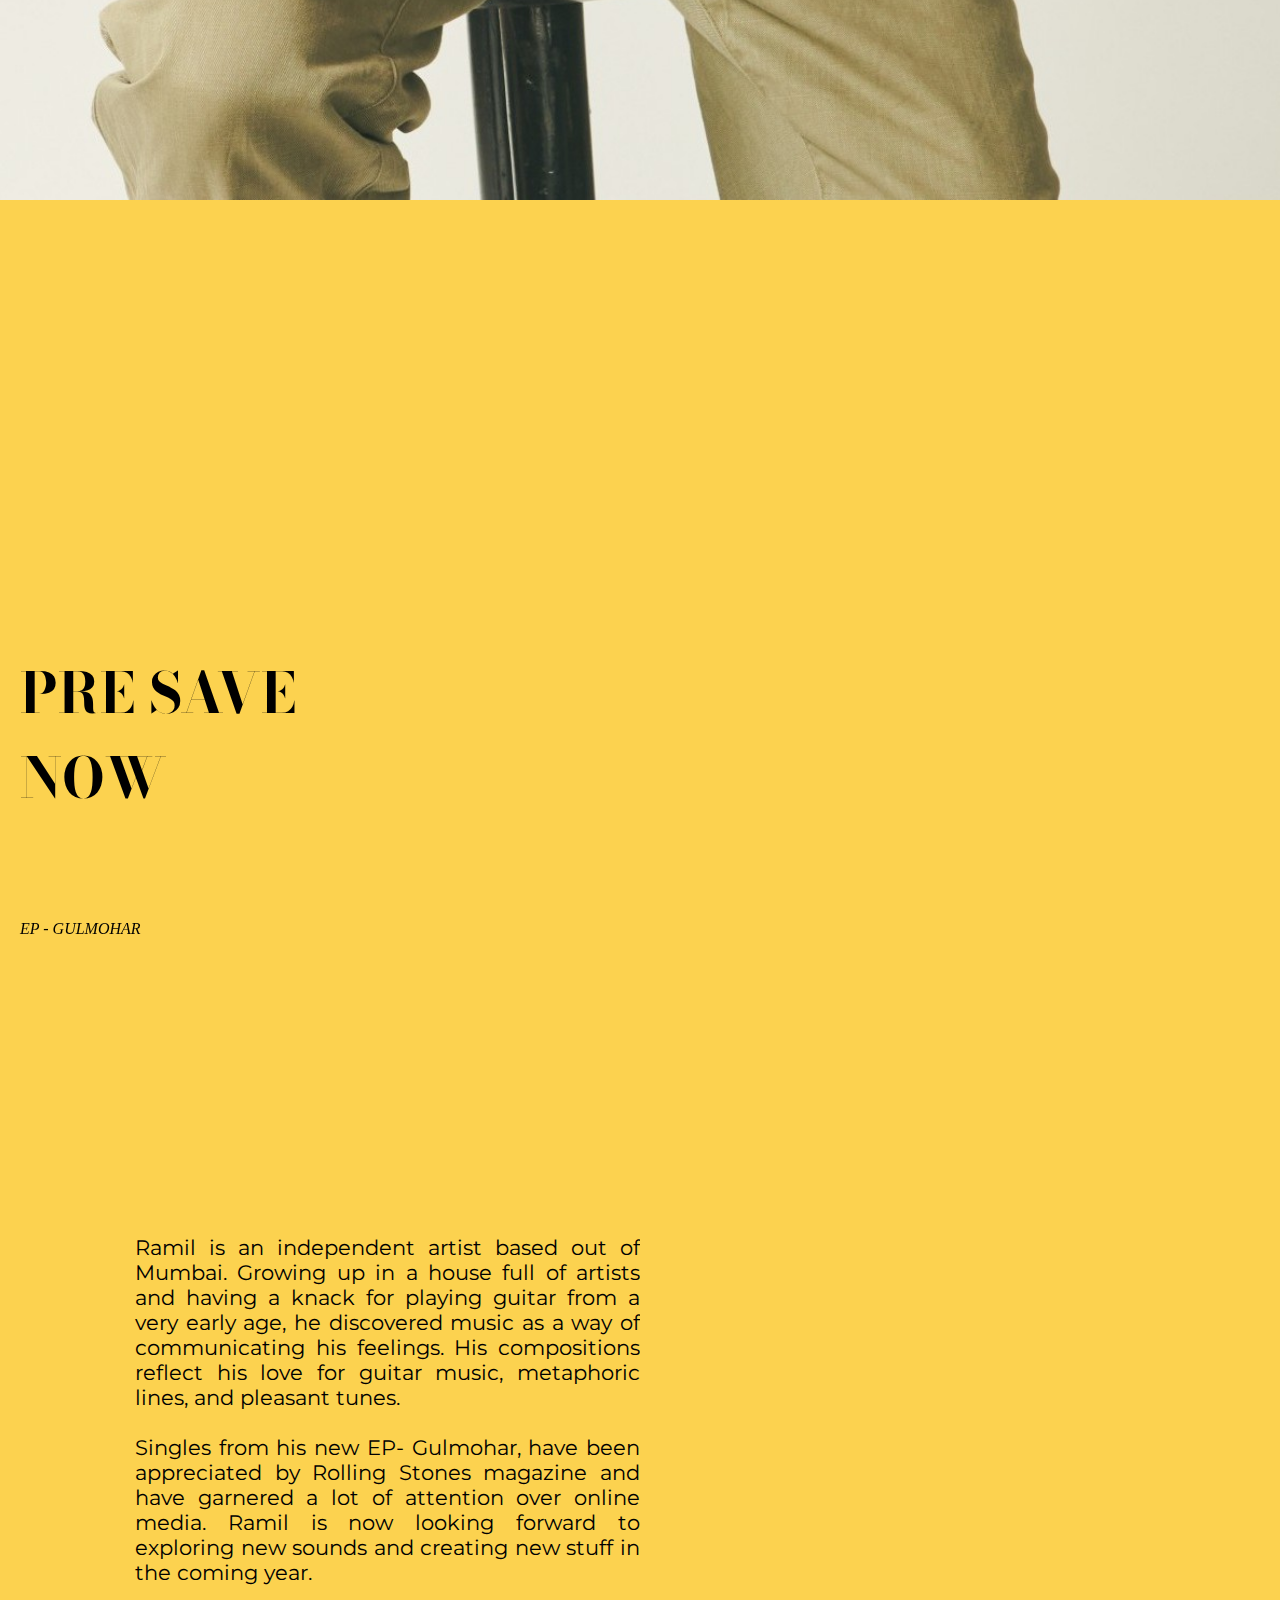
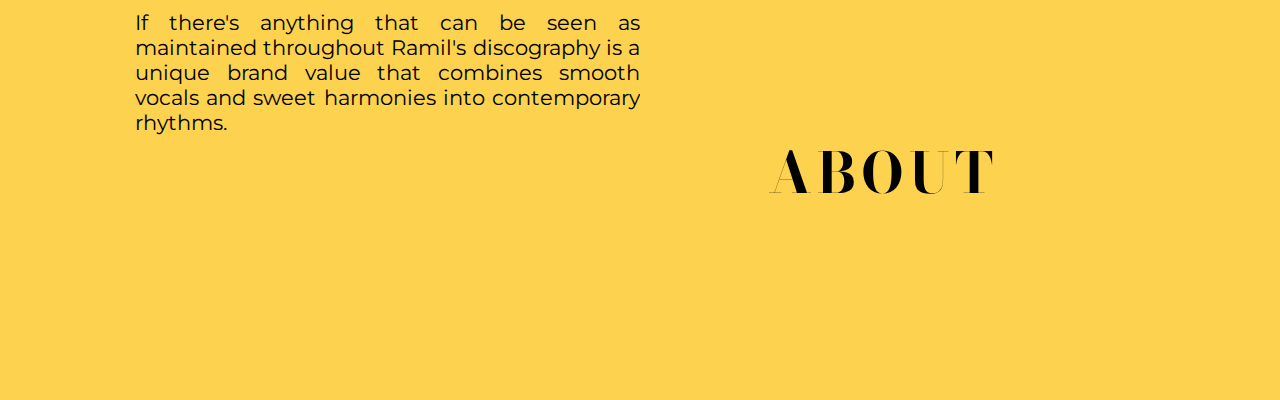
==== commit 797ea982: "d" ====
--- a/index.html
+++ b/index.html
@@ -8,24 +8,47 @@
     <title>Ramil Ganjoo</title>
 </head>
 <body>
-    
+    <div class="container" >
+        <div id="box" class="child">
+            <img id="background" src="/images/background3.jpg">
+            <h1 id="title">Ramil Ganjoo</h1>
+
+            <div id="presave">
+                <h1>pre save now</h1>
+                <p>EP - Gulmohar</p>
+            </div>
+        </div>
+        
+        <div id="about" class="child">
+
+            <p>
+                Ramil is an independent artist based out of Mumbai. Growing up in a house full of artists and having a knack for playing guitar from a very early age, he discovered music as a way of communicating his feelings. His compositions reflect his love for guitar music, metaphoric lines, and pleasant tunes. 
+                <br><br>
+                Singles from his new EP- Gulmohar, have been appreciated by Rolling Stones magazine and have garnered a lot of attention over online media. Ramil is now looking forward to exploring new sounds and creating new stuff in the coming year. 
+                <br><br>
+                If there's anything that can be seen as maintained throughout Ramil's discography is a unique brand value that combines smooth vocals and sweet harmonies into contemporary rhythms.
+            </p>
+            <h1>About</h1>
+        </div>
+
+        <div id="socials">
+            <a href=""><img src="./images/mail-icon.png" alt="" class="social"></a>
+            <a href=""><img src="./images/fb-icon.png" alt="" class="social"></a>
+            <a href=""><img src="./images/instagram-icon.png" alt="" class="social"></a>
+            <a href=""><img src="./images/youtube-icon.png" alt="" class="social"></a>
+            <a href=""><img src="./images/spotify-icon.png" alt="" class="social"></a>
+            <a href=""><img src="./images/apple-icon.png" alt="" class="social"></a>
+            <a href=""><img src="./images/soundcloud-icon.png" alt="" class="social"></a>
+        </div>
+
+    </div>
     
     <!-- <div class="section" id="landing">
         <h1 id="title">Ramil Ganjoo</h1>
         <img src="./images/background.jpg" alt="" id="ramil">
     </div> -->
 
-    <div id="box">
-        <img id="background" src="/images/background3.jpg">
-        <h1 id="title">Ramil Ganjoo</h1>
-
-        <div id="presave">
-            <h1>pre save now</h1>
-            <p>EP - Gulmohar</p>
-        </div>
-    </div>
-      
-
+    
     <script src="index2.js"></script>
 </body>
 </html>--- a/style2.css
+++ b/style2.css
@@ -1,4 +1,5 @@
 @import url('https://fonts.googleapis.com/css2?family=Bodoni+Moda:ital,wght@1,600&display=swap');
+@import url('https://fonts.googleapis.com/css2?family=Montserrat:wght@300&display=swap');
 
 *{
     margin:0px;
@@ -35,7 +36,7 @@
     object-fit: cover;
     height:100vw;
     position:absolute;
-    transition: 550ms linear;
+    transition: 750ms ease-in;
     top:0vh;
     overflow-y:hidden;
 } 
@@ -70,21 +71,64 @@
   left:0vh;
   z-index:10;
 }
+
+#socials{
+  position:fixed;
+  bottom:0px;
+  width:100vw;
+  left:0px;
+  height:10vh;
+  z-index: 15;
+  display:grid;
+  grid-template-columns: repeat(7,1fr);
+  place-items: center;
+}
+.social{
+  height: 9vh;
+  width: 9vh;
+  position:relative;
+}
+
 body{
     height:400vh
 }
+.container {
+  scroll-snap-type: y mandatory;
+}
 
-  .vertical {
-    color: white;
-    font: 32px "Arial";
-  }
+.child {
+  scroll-snap-align: start;
+}
+
+#about{
+  background:#fcd24f;
+  position:absolute;
+  top:300vh;
+  width:100vw;
+  height:100vh;
+  z-index:4;
+  display:grid;
+  grid-template-columns: 50vw 40vw;
+}
+ 
+#about p{
+  font-family: "Montserrat";
+  text-align: justify;
+  font-size: 1.3rem;
+  padding-top: 15vh;
+  padding-left: 15vh;
   
-  .extra {
-    width: 350px;
-    height: 350px;
-    margin-top: 10px;
-    border: 4px solid rgb(20, 20, 120);
-    text-align: center;
-    padding: 20px;
-  }
-  +}
+
+#about h1{
+  color:black;
+  position:absolute;
+  top:70vh;
+  right:0vh;
+  font-family:"Bodoni Moda";
+  font-size:3.5rem;
+  padding-left:20px;
+  width:40vw;
+  letter-spacing: 5px;
+  text-transform:uppercase;
+}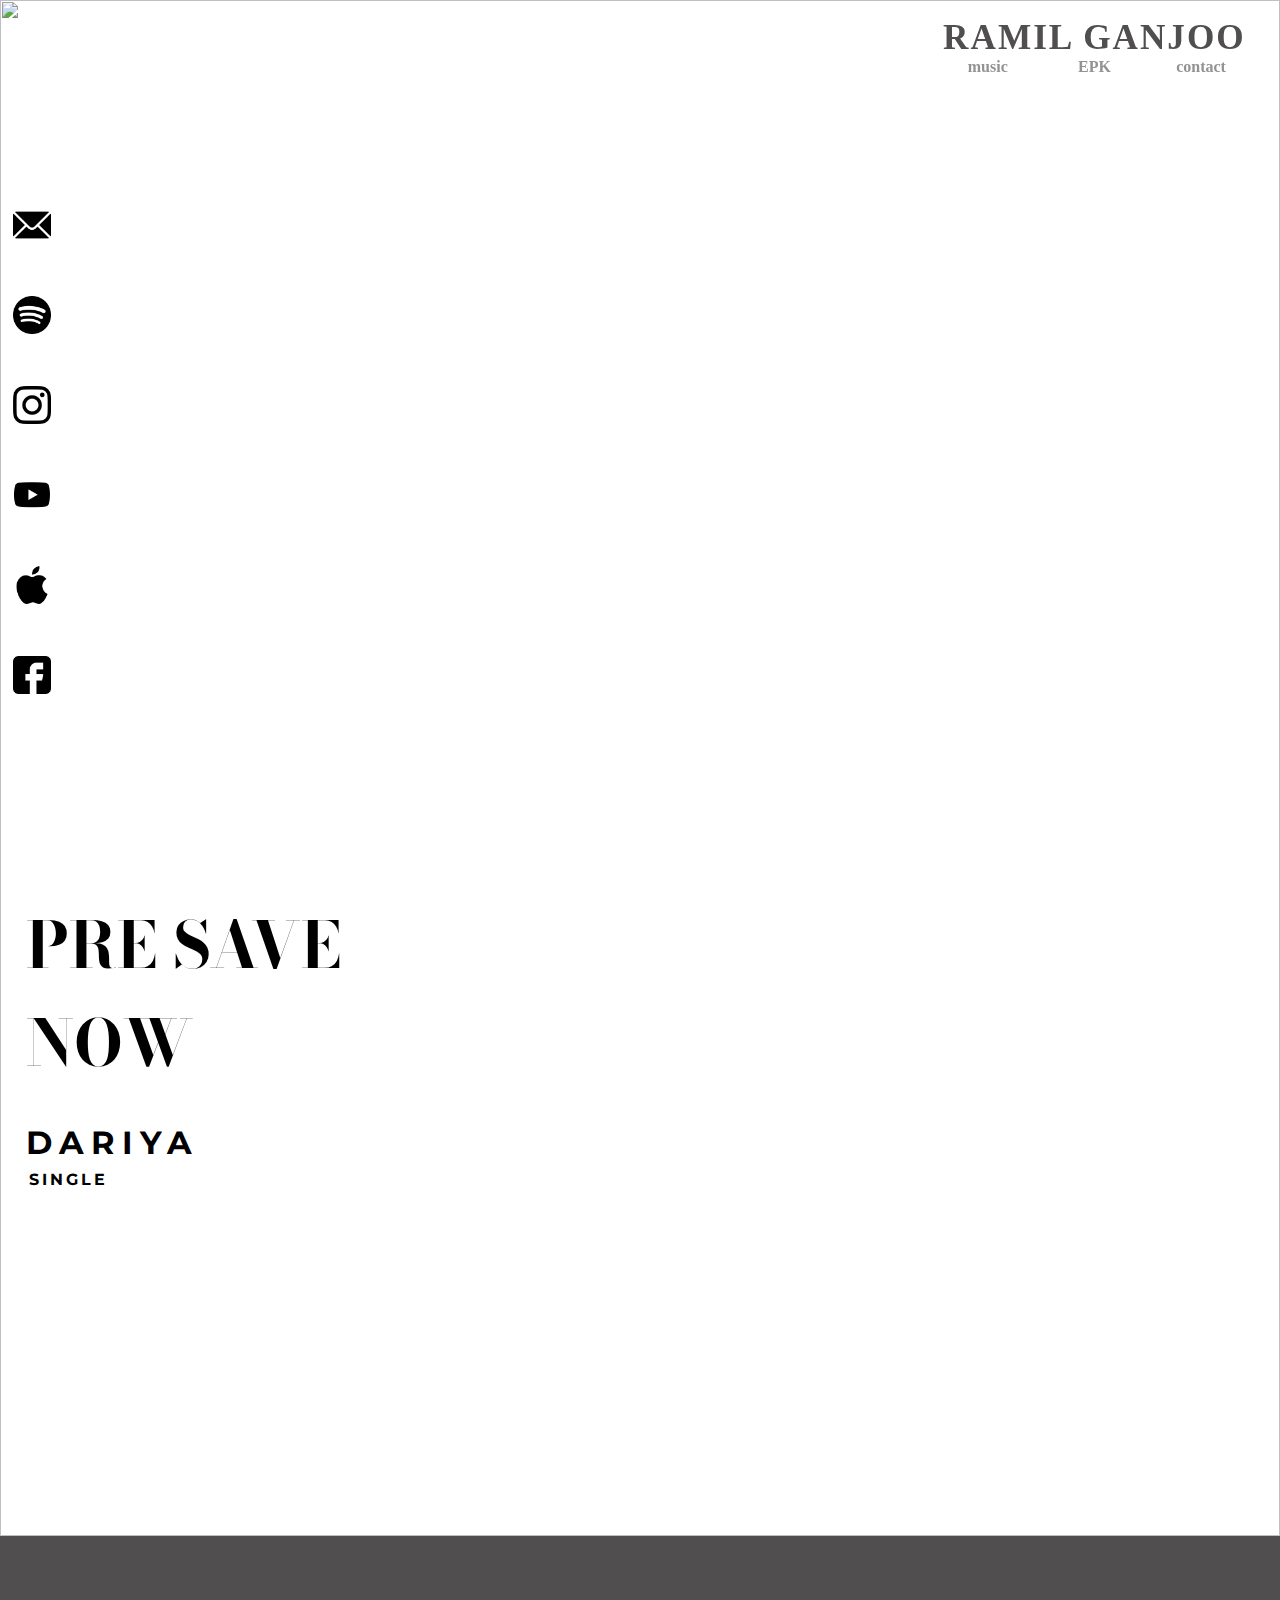
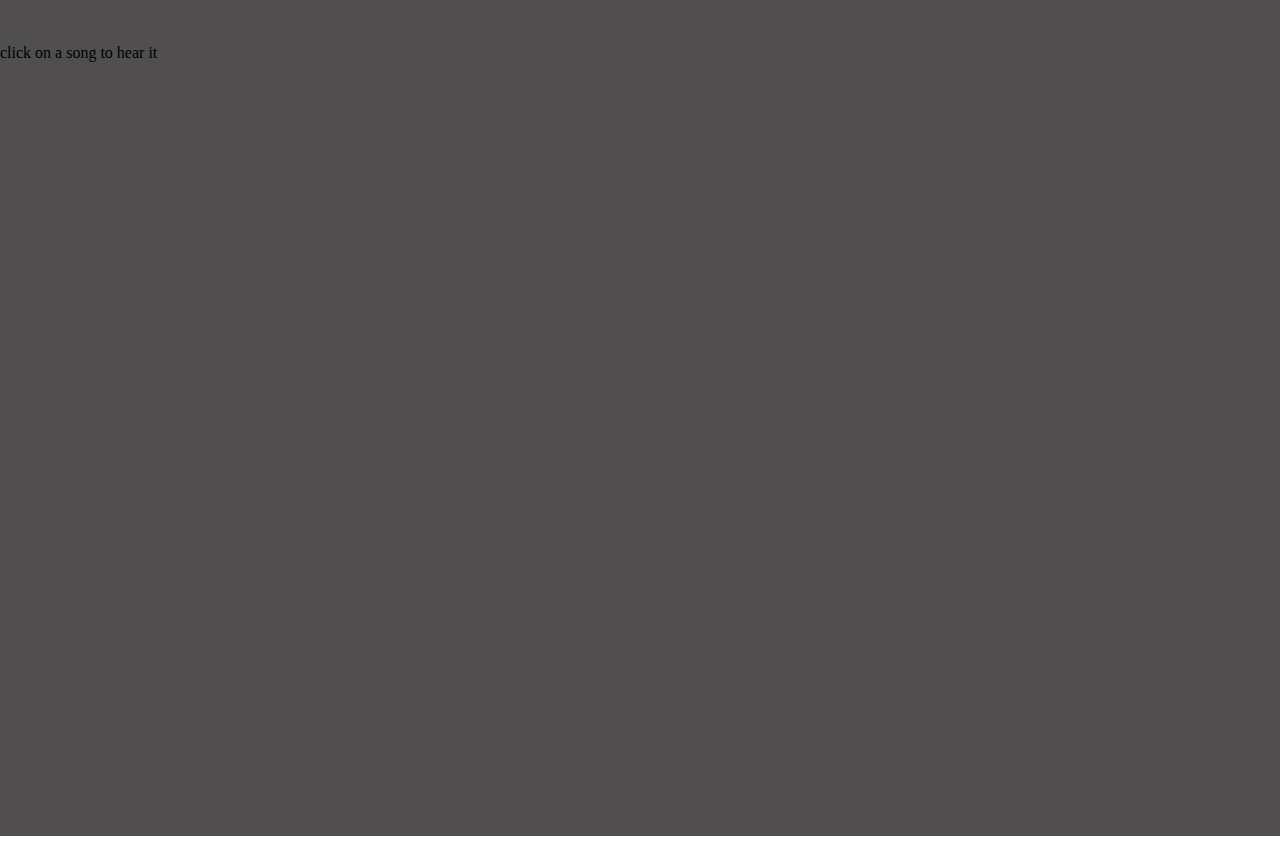
==== commit 76273a59: "ramil v3.0" ====
--- a/index.html
+++ b/index.html
@@ -8,47 +8,63 @@
     <title>Ramil Ganjoo</title>
 </head>
 <body>
-    <div class="container" >
-        <div id="box" class="child">
-            <img id="background" src="/images/background3.jpg">
-            <h1 id="title">Ramil Ganjoo</h1>
+    <div class="menu">
+        <h1 id="title">Ramil Ganjoo</h1>
+        <div>
+            <p>music</p>
+            <p>EPK</p>
+            <p>contact</p>
+        </div>
+    </div>
 
-            <div id="presave">
-                <h1>pre save now</h1>
-                <p>EP - Gulmohar</p>
+    <div class="socials">
+        <img src="./images/mail-icon.png" alt="">
+        <img src="./images/spotify-icon.png" alt="">
+        <img src="./images/instagram-icon.png" alt="">
+        <img src="./images/youtube-icon.png" alt="">
+        <img src="./images/apple-icon.png" alt="">
+        <img src="./images/fb-icon.png" alt="">
+    </div>
+
+    <div class="landing">
+        <img src="./images/background2.jpg" alt="">
+        <div>
+            <h1>PRE SAVE </br> NOW</h1>
+            <h2>Dariya</h2>
+            <h3>single</h3>
+        </div>
+        
+    </div>
+    
+    <div class="music">
+        <div>
+            <div>
+                <img src="./images/" alt="">
+            </div>
+            <div>
+                <img src="./images/" alt="">
+            </div>
+            <div>
+                <img src="./images/" alt="">
+            </div>
+            <div>
+                <img src="./images/" alt="">
+            </div>
+            <div>
+                <img src="./images/" alt="">
+            </div>
+            <div>
+                <img src="./images/" alt="">
             </div>
         </div>
+        <p>click on a song to hear it</p>
+    </div>
+
+    <div class="about">
+        <img src="./images/" alt="">
         
-        <div id="about" class="child">
+    </div>
 
-            <p>
-                Ramil is an independent artist based out of Mumbai. Growing up in a house full of artists and having a knack for playing guitar from a very early age, he discovered music as a way of communicating his feelings. His compositions reflect his love for guitar music, metaphoric lines, and pleasant tunes. 
-                <br><br>
-                Singles from his new EP- Gulmohar, have been appreciated by Rolling Stones magazine and have garnered a lot of attention over online media. Ramil is now looking forward to exploring new sounds and creating new stuff in the coming year. 
-                <br><br>
-                If there's anything that can be seen as maintained throughout Ramil's discography is a unique brand value that combines smooth vocals and sweet harmonies into contemporary rhythms.
-            </p>
-            <h1>About</h1>
-        </div>
-
-        <div id="socials">
-            <a href=""><img src="./images/mail-icon.png" alt="" class="social"></a>
-            <a href=""><img src="./images/fb-icon.png" alt="" class="social"></a>
-            <a href=""><img src="./images/instagram-icon.png" alt="" class="social"></a>
-            <a href=""><img src="./images/youtube-icon.png" alt="" class="social"></a>
-            <a href=""><img src="./images/spotify-icon.png" alt="" class="social"></a>
-            <a href=""><img src="./images/apple-icon.png" alt="" class="social"></a>
-            <a href=""><img src="./images/soundcloud-icon.png" alt="" class="social"></a>
-        </div>
-
-    </div>
-    
-    <!-- <div class="section" id="landing">
-        <h1 id="title">Ramil Ganjoo</h1>
-        <img src="./images/background.jpg" alt="" id="ramil">
-    </div> -->
-
-    
     <script src="index2.js"></script>
 </body>
 </html>--- a/style2.css
+++ b/style2.css
@@ -6,129 +6,95 @@
     padding:0px;
     overflow-x:hidden;
 }
-/* .section{
-    width:100vw;
-    height:200vh;
-    overflow-x:hidden;
+
+.menu{
+    position:fixed;
+    top:2vh;
+    right:2vw;
+
 }
-body{
-    background:#fcd24f;
-    font-family:sans-serif;
-}*/
-#title{
-    text-transform:uppercase;
-    width:100vw;
-    font-family:sans-serif;
-    font-size: 4rem;
-    padding-top: 2vh;
-    padding-left: 2vw;
-    text-align: left;
-    position:fixed;
-    letter-spacing: 35px;
-    transition: 550ms linear;
-    top:50vh;
-    left:0vw;
-    z-index:5;
+.menu > h1{
+    font-size: 2.2rem;
+    text-transform: uppercase;
+    font-family: 'Open Sans';
+    font-weight: 800;
+    letter-spacing: 2px;
+    width:25vw;
+    text-align: center;
+    color:#504e4e
 }
-img{
-    right:0vw;
-    width:100vw;
-    object-fit: cover;
-    height:100vw;
-    position:absolute;
-    transition: 750ms ease-in;
-    top:0vh;
-    overflow-y:hidden;
-} 
-#box {
-    background-color: #fcd24f;
-    overflow-y:hidden;
-    width: 100vw;
-    height: 300vh;
-    display: flex;
-    align-items: center;
-    justify-content: center;
-    position:absolute;
-  }
-  
-#presave h1{
-  color:black;
-  position:absolute;
-  top:250vh;
-  left:0vh;
-  font-family:"Bodoni Moda";
-  font-size:3.5rem;
-  padding-left:20px;
-  width:30vw;
-  text-transform:uppercase;
+.menu > div{
+    width:25vw;
+    display:grid;
+    grid-template-columns: 1fr 1fr 1fr;
+    justify-items: center;
 }
-#presave p{
-  text-transform: uppercase;
-  font-style: italic;
-  position:absolute;
-  top:280vh;
-  padding-left:20px;
-  left:0vh;
-  z-index:10;
+.menu > div > p{
+    font-family: 'Open Sans';
+    color:#949393;
+    font-weight: 900;
 }
 
-#socials{
-  position:fixed;
-  bottom:0px;
-  width:100vw;
-  left:0px;
-  height:10vh;
-  z-index: 15;
-  display:grid;
-  grid-template-columns: repeat(7,1fr);
-  place-items: center;
+.socials{
+    position:absolute;
+    top:20vh;
+    left:0vw;
+    width:5vw;
+    height:60vh;
+    display:grid;
+    place-items: center;
+    grid-template-rows: repeat(1fr, 6);
 }
-.social{
-  height: 9vh;
-  width: 9vh;
-  position:relative;
+.socials > img{
+    width:3vw;
+    height:3vw;
+    
 }
 
-body{
-    height:400vh
+.landing{
+    width:100vw;
+    height:120vw;
 }
-.container {
-  scroll-snap-type: y mandatory;
+.landing > img{
+    position:absolute;
+    top:0px;
+    left:0px;
+    width:100vw;
+    height:120vw;
+    object-fit: cover;
+    z-index:-1;
+}
+.landing > div{
+    display:grid;
+    position: absolute;
+    top:70vw;
+    left:2vw;
+    grid-template-rows: 5fr 2fr 1fr;
+}
+.landing > div > h1{
+    font-family: 'Bodoni Moda';
+    font-size: 4rem;
+}
+.landing > div > h2{
+    font-family: 'Montserrat';
+    text-transform: uppercase;
+    letter-spacing: 7px;
+    font-size: 2rem;
+    position:relative;
+    top:40%;
+    
+}
+.landing > div > h3{
+    font-family: 'Montserrat';
+    text-transform: uppercase;
+    letter-spacing: 3px;
+    position: relative;
+    left:3px;
+    font-size:1rem;
 }
 
-.child {
-  scroll-snap-align: start;
-}
-
-#about{
-  background:#fcd24f;
-  position:absolute;
-  top:300vh;
-  width:100vw;
-  height:100vh;
-  z-index:4;
-  display:grid;
-  grid-template-columns: 50vw 40vw;
-}
- 
-#about p{
-  font-family: "Montserrat";
-  text-align: justify;
-  font-size: 1.3rem;
-  padding-top: 15vh;
-  padding-left: 15vh;
-  
-}
-
-#about h1{
-  color:black;
-  position:absolute;
-  top:70vh;
-  right:0vh;
-  font-family:"Bodoni Moda";
-  font-size:3.5rem;
-  padding-left:20px;
-  width:40vw;
-  letter-spacing: 5px;
-  text-transform:uppercase;
+.music{
+    background-color: #504e4e;
+    width:100vw;
+    height:100vh;
 }